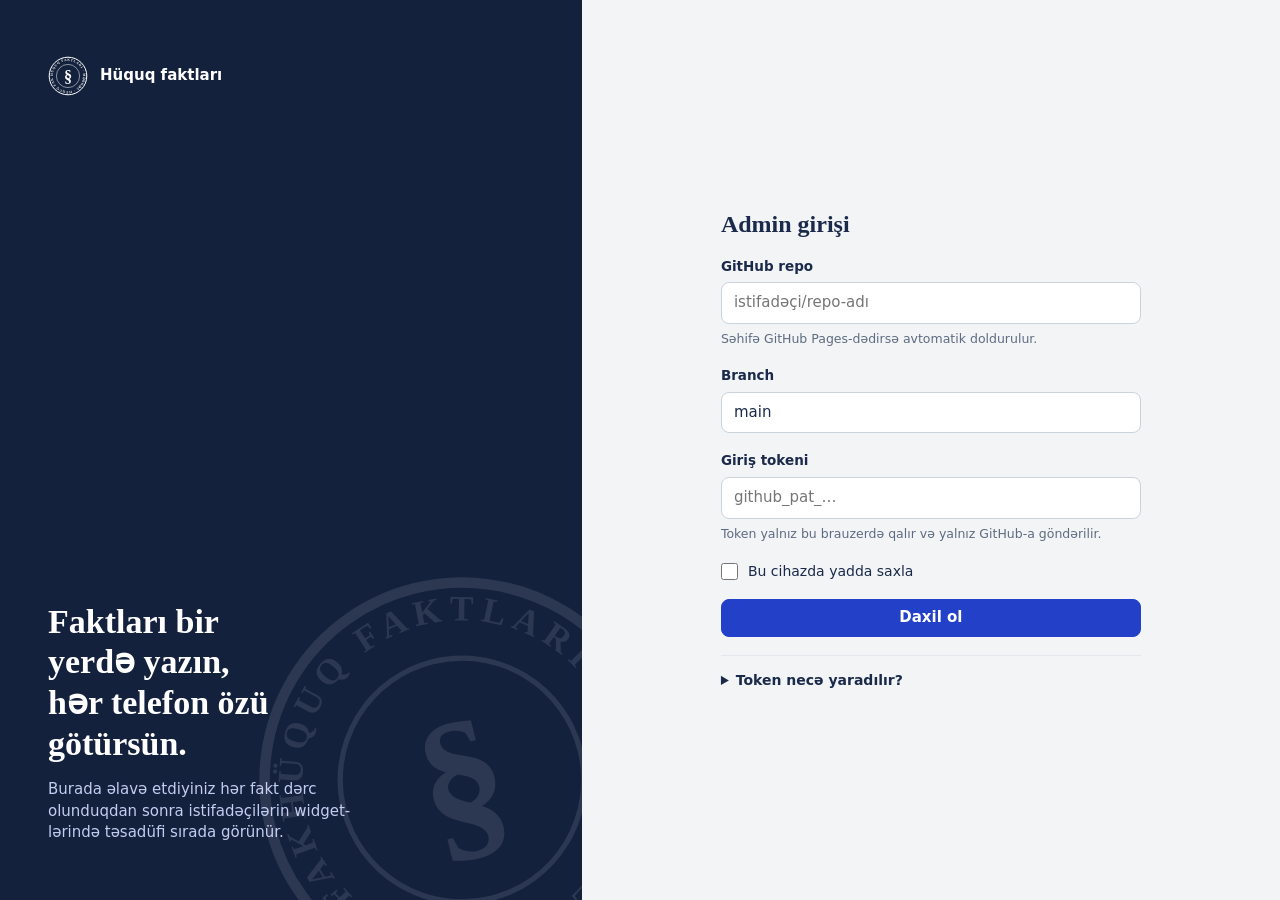
==== docs/admin.html @ f39e3c4f "Hüquq faktı widget-i: admin paneli, quraşdırma səhifəsi, widget və nümunə data Admin paneli (docs/ad" ====
<!DOCTYPE html>
<html lang="az">
<head>
<meta charset="utf-8">
<meta name="viewport" content="width=device-width, initial-scale=1">
<meta name="robots" content="noindex">
<title>Hüquq faktları — idarə paneli</title>
<style>
  :root {
    --paper: #F2F4F6;
    --sheet: #FFFFFF;
    --ink: #1B2A4A;
    --muted: #5E6B80;
    --rule: #CBD3DC;
    --rule-soft: #E3E8EE;
    --stamp: #2340C8;
    --stamp-deep: #14213D;
    --stamp-wash: #E8ECFB;
    --seal: #B8322A;
    --seal-wash: #FBEAE8;
    --ok: #1F7A4D;
    --serif: "Iowan Old Style", "Palatino Linotype", Palatino, Charter, Georgia, "Times New Roman", serif;
    --sans: system-ui, -apple-system, "Segoe UI", Roboto, "Helvetica Neue", Arial, sans-serif;
  }
  * { box-sizing: border-box; }
  html { -webkit-text-size-adjust: 100%; }
  body { margin: 0; background: var(--paper); color: var(--ink); font: 15px/1.45 var(--sans); }
  [hidden] { display: none !important; }
  button, input, select, textarea { font: inherit; color: inherit; }
  :focus-visible { outline: 3px solid color-mix(in srgb, var(--stamp) 55%, white); outline-offset: 2px; }
  .sprite { position: absolute; width: 0; height: 0; overflow: hidden; }

  /* ───── düymələr ───── */
  .btn { display: inline-flex; align-items: center; gap: 8px; min-height: 38px; padding: 0 16px; border-radius: 8px; border: 1px solid var(--rule); background: var(--sheet); cursor: pointer; font-weight: 600; white-space: nowrap; transition: background .15s, border-color .15s; }
  .btn:hover { border-color: var(--stamp); }
  .btn.primary { background: var(--stamp); border-color: var(--stamp); color: #fff; }
  .btn.primary:hover { background: #1A33A8; }
  .btn.primary:disabled { background: #AEB8DF; border-color: #AEB8DF; cursor: not-allowed; }
  .btn.ghost { background: transparent; border-color: transparent; color: var(--muted); }
  .btn.ghost:hover { color: var(--ink); border-color: var(--rule); }
  .btn.danger { color: var(--seal); }
  .btn.danger:hover { border-color: var(--seal); }
  .btn.small { min-height: 32px; padding: 0 12px; font-size: 13.5px; }
  .btn svg { width: 16px; height: 16px; }

  /* ───── giriş ───── */
  .login { min-height: 100vh; display: grid; grid-template-columns: minmax(320px, 5fr) 6fr; }
  .login-side { background: var(--stamp-deep); color: #fff; padding: 56px 48px; display: flex; flex-direction: column; justify-content: space-between; position: relative; overflow: hidden; }
  .login-side .big-seal { position: absolute; right: -90px; bottom: -90px; width: 420px; height: 420px; color: #fff; opacity: .1; transform: rotate(-14deg); }
  .login-side h1 { font: 600 34px/1.2 var(--serif); margin: 0 0 14px; max-width: 14ch; }
  .login-side p { margin: 0; max-width: 34ch; color: #C3CCF2; }
  .login-side .mini { display: flex; align-items: center; gap: 12px; font-weight: 600; }
  .login-side .mini svg { width: 40px; height: 40px; }
  .login-main { display: flex; align-items: center; justify-content: center; padding: 40px 24px; }
  .login-form { width: 100%; max-width: 420px; display: grid; gap: 18px; }
  .login-form h2 { font: 600 24px/1.2 var(--serif); margin: 0; }
  .field { display: grid; gap: 6px; }
  .field > span { font-weight: 600; font-size: 13.5px; }
  .field small { color: var(--muted); font-size: 12.5px; }
  .field input[type=text], .field input[type=password], .field input[type=search], .field select, .field textarea { width: 100%; border: 1px solid var(--rule); border-radius: 8px; padding: 9px 12px; background: var(--sheet); }
  .field textarea { resize: vertical; min-height: 120px; line-height: 1.5; }
  .field input:focus, .field select:focus, .field textarea:focus { border-color: var(--stamp); outline: none; box-shadow: 0 0 0 3px var(--stamp-wash); }
  .check { display: flex; gap: 10px; align-items: center; font-size: 14px; }
  .error { background: var(--seal-wash); color: var(--seal); border-left: 3px solid var(--seal); padding: 10px 12px; border-radius: 4px; font-size: 14px; }
  details.help { border-top: 1px solid var(--rule-soft); padding-top: 14px; color: var(--muted); font-size: 14px; }
  details.help summary { cursor: pointer; font-weight: 600; color: var(--ink); }
  details.help ol { padding-left: 20px; margin: 10px 0 0; display: grid; gap: 6px; }
  code { font: 13px/1.4 ui-monospace, SFMono-Regular, Menlo, Consolas, monospace; background: var(--stamp-wash); padding: 1px 5px; border-radius: 4px; }

  /* ───── yuxarı zolaq ───── */
  .top { position: sticky; top: 0; z-index: 20; display: flex; align-items: center; justify-content: space-between; gap: 16px; padding: 12px 24px; background: var(--sheet); border-bottom: 1px solid var(--rule); }
  .brand { display: flex; align-items: center; gap: 12px; min-width: 0; }
  .brand svg { width: 38px; height: 38px; color: var(--stamp); flex: none; }
  .brand strong { display: block; font: 600 18px/1.2 var(--serif); }
  .brand span { display: block; color: var(--muted); font-size: 12.5px; overflow: hidden; text-overflow: ellipsis; white-space: nowrap; }
  .top-actions { display: flex; align-items: center; gap: 8px; flex-wrap: wrap; justify-content: flex-end; }
  .pending { font-size: 13.5px; font-weight: 600; color: var(--seal); display: inline-flex; align-items: center; gap: 8px; margin-right: 6px; }
  .pending::before { content: ""; width: 8px; height: 8px; border-radius: 50%; background: var(--seal); }
  .pending.clean { color: var(--ok); }
  .pending.clean::before { background: var(--ok); }

  /* ───── əsas düzən ───── */
  .shell { display: grid; grid-template-columns: 250px minmax(0, 1fr); gap: 0; max-width: 1280px; margin: 0 auto; padding: 24px; align-items: start; }
  .index { position: sticky; top: 86px; padding-right: 22px; max-height: calc(100vh - 110px); overflow: auto; }
  .index h2 { font: 600 14px/1.2 var(--sans); color: var(--muted); margin: 0 0 8px; }
  .index ul { list-style: none; margin: 0; padding: 0; }
  .index li button { width: 100%; text-align: left; display: flex; justify-content: space-between; gap: 10px; padding: 7px 10px; border: 0; border-left: 3px solid transparent; background: none; cursor: pointer; font-size: 14px; color: var(--ink); border-radius: 0 6px 6px 0; }
  .index li button:hover { background: var(--rule-soft); }
  .index li button[aria-current=true] { border-left-color: var(--stamp); background: var(--stamp-wash); font-weight: 600; }
  .index li button i { font-style: normal; color: var(--muted); font-variant-numeric: tabular-nums; }
  main { min-width: 0; }
  .banner { display: flex; align-items: center; justify-content: space-between; gap: 14px; flex-wrap: wrap; background: #FFF6DC; border: 1px solid #EBD28A; border-left-width: 4px; padding: 10px 14px; border-radius: 6px; margin-bottom: 16px; font-size: 14px; }
  .summary { display: flex; flex-wrap: wrap; gap: 6px 22px; margin: 0 0 16px; color: var(--muted); font-size: 14px; }
  .summary b { color: var(--ink); font: 600 22px/1 var(--serif); margin-right: 5px; font-variant-numeric: tabular-nums; }
  .toolbar { display: flex; gap: 10px; flex-wrap: wrap; align-items: center; margin-bottom: 12px; }
  .toolbar .grow { flex: 1 1 220px; min-width: 180px; }
  .toolbar input[type=search], .toolbar select { width: 100%; border: 1px solid var(--rule); border-radius: 8px; padding: 8px 12px; min-height: 38px; background: var(--sheet); }
  .toolbar select { width: auto; }
  .toolbar .mobile-cat { display: none; }
  .bulkbar { display: flex; align-items: center; gap: 8px; flex-wrap: wrap; background: var(--stamp-deep); color: #fff; padding: 8px 12px; border-radius: 8px; margin-bottom: 12px; font-size: 14px; }
  .bulkbar b { margin-right: 6px; }
  .bulkbar .btn { background: transparent; color: #fff; border-color: rgba(255,255,255,.35); min-height: 32px; padding: 0 12px; font-size: 13.5px; }
  .bulkbar .btn:hover { border-color: #fff; }

  /* ───── reyestr ───── */
  .register { background: var(--sheet); border: 1px solid var(--rule); border-radius: 10px; overflow: hidden; }
  .reghead { display: flex; align-items: center; gap: 14px; padding: 9px 16px; border-bottom: 1px solid var(--rule); background: #FAFBFC; color: var(--muted); font-size: 13px; }
  .row { display: grid; grid-template-columns: 22px minmax(0, 1fr) auto; gap: 14px; padding: 14px 16px; border-bottom: 1px solid var(--rule-soft); align-items: start; }
  .row:last-child { border-bottom: 0; }
  .row:hover { background: #FAFBFD; }
  .row.sel { background: var(--stamp-wash); }
  .row.off .fact { color: var(--muted); }
  .row input[type=checkbox], .reghead input[type=checkbox], .check input { width: 17px; height: 17px; accent-color: var(--stamp); margin: 2px 0 0; }
  .fact { margin: 0 0 6px; font: 16px/1.55 var(--serif); overflow-wrap: anywhere; }
  .meta { margin: 0; display: flex; flex-wrap: wrap; gap: 4px 12px; font-size: 12.5px; color: var(--muted); }
  .meta .cat { color: var(--stamp); font-weight: 600; }
  .tag { padding: 0 7px; border-radius: 4px; font-weight: 600; font-size: 12px; background: var(--seal-wash); color: var(--seal); }
  .tag.sample { background: #FFF1C7; color: #7A5A00; }
  .ctrl { display: flex; align-items: center; gap: 6px; }
  .icon { width: 34px; height: 34px; display: grid; place-items: center; border-radius: 8px; border: 0; background: none; cursor: pointer; color: var(--muted); }
  .icon:hover { background: var(--rule-soft); color: var(--ink); }
  .icon.danger:hover { background: var(--seal-wash); color: var(--seal); }
  .icon svg { width: 18px; height: 18px; }
  .switch { position: relative; width: 38px; height: 22px; display: inline-block; flex: none; }
  .switch input { position: absolute; inset: 0; opacity: 0; margin: 0; cursor: pointer; z-index: 1; width: 100%; height: 100%; }
  .switch i { position: absolute; inset: 0; border-radius: 22px; background: #B7C0CD; transition: background .15s; }
  .switch i::after { content: ""; position: absolute; top: 3px; left: 3px; width: 16px; height: 16px; border-radius: 50%; background: #fff; transition: transform .15s; }
  .switch input:checked + i { background: var(--stamp); }
  .switch input:checked + i::after { transform: translateX(16px); }
  .switch input:focus-visible + i { outline: 3px solid color-mix(in srgb, var(--stamp) 55%, white); outline-offset: 2px; }
  .empty { padding: 48px 20px; text-align: center; color: var(--muted); }
  .empty strong { display: block; font: 600 18px var(--serif); color: var(--ink); margin-bottom: 6px; }
  .pager { display: flex; align-items: center; justify-content: space-between; margin-top: 14px; color: var(--muted); font-size: 14px; }
  .pager .btns { display: flex; gap: 8px; }

  /* ───── dialoqlar ───── */
  dialog { border: 0; padding: 0; border-radius: 12px; width: min(640px, 94vw); box-shadow: 0 24px 60px rgba(20,33,61,.35); color: var(--ink); background: var(--sheet); }
  dialog::backdrop { background: rgba(20,33,61,.5); }
  .dlg-head { padding: 18px 22px 0; }
  .dlg-head h3 { margin: 0; font: 600 20px/1.25 var(--serif); }
  .dlg-head p { margin: 4px 0 0; color: var(--muted); font-size: 14px; }
  .dlg-body { padding: 16px 22px; display: grid; gap: 16px; }
  .dlg-foot { display: flex; justify-content: flex-end; gap: 10px; padding: 14px 22px; border-top: 1px solid var(--rule-soft); background: #FAFBFC; border-radius: 0 0 12px 12px; }
  .counter { font-size: 12.5px; color: var(--muted); text-align: right; }
  .counter.warn { color: var(--seal); }
  .tabs { display: flex; gap: 4px; border-bottom: 1px solid var(--rule); }
  .tabs button { border: 0; background: none; padding: 9px 14px; font-weight: 600; color: var(--muted); border-bottom: 3px solid transparent; margin-bottom: -1px; cursor: pointer; }
  .tabs button[aria-selected=true] { color: var(--stamp); border-bottom-color: var(--stamp); }
  .preview { border: 1px solid var(--rule-soft); border-radius: 8px; background: #FAFBFC; padding: 10px 14px; font-size: 14px; }
  .preview ul { margin: 8px 0 0; padding-left: 18px; color: var(--muted); font: 14px/1.5 var(--serif); }
  .preview .good { color: var(--ok); font-weight: 600; }
  .preview .bad { color: var(--seal); font-weight: 600; }
  .swatches { display: flex; gap: 10px; flex-wrap: wrap; }
  .swatches label { cursor: pointer; text-align: center; font-size: 12.5px; color: var(--muted); }
  .swatches input { position: absolute; opacity: 0; }
  .swatches span.sw { display: block; width: 54px; height: 54px; border-radius: 14px; margin-bottom: 4px; box-shadow: inset 0 0 0 1px rgba(0,0,0,.12); }
  .swatches input:checked + span.sw { box-shadow: 0 0 0 3px var(--stamp); }
  .swatches input:focus-visible + span.sw { outline: 3px solid color-mix(in srgb, var(--stamp) 55%, white); outline-offset: 3px; }

  .toast { position: fixed; left: 24px; bottom: 24px; z-index: 50; max-width: min(460px, calc(100vw - 48px)); background: var(--stamp-deep); color: #fff; padding: 12px 16px; border-radius: 8px; box-shadow: 0 10px 30px rgba(0,0,0,.3); font-size: 14px; }
  .toast.err { background: var(--seal); }
  .toast.ok { background: var(--ok); }

  @media (max-width: 900px) {
    .login { grid-template-columns: 1fr; }
    .login-side { padding: 28px 24px; min-height: 0; gap: 24px; }
    .login-side h1 { font-size: 26px; }
    .shell { grid-template-columns: 1fr; padding: 16px; }
    .index { display: none; }
    .toolbar .mobile-cat { display: block; }
    .top { padding: 10px 16px; flex-wrap: wrap; }
  }
  @media (prefers-reduced-motion: reduce) { * { transition: none !important; } }
</style>
</head>
<body>

<!-- möhür nişanı -->
<svg class="sprite" aria-hidden="true" focusable="false">
  <defs>
    <symbol id="seal" viewBox="0 0 200 200">
      <circle cx="100" cy="100" r="94" fill="none" stroke="currentColor" stroke-width="5"/>
      <circle cx="100" cy="100" r="58" fill="none" stroke="currentColor" stroke-width="2.5"/>
      <path id="sealPath" d="M100,100 m-76,0 a76,76 0 1,1 152,0 a76,76 0 1,1 -152,0" fill="none"/>
      <text font-family="Georgia, serif" font-size="17" font-weight="700" letter-spacing="3.2" fill="currentColor">
        <textPath href="#sealPath" startOffset="0">HÜQUQ FAKTLARI · MƏRKƏZ · HÜQUQ FAKTLARI · MƏRKƏZ ·</textPath>
      </text>
      <text x="100" y="128" text-anchor="middle" font-family="Georgia, serif" font-size="82" font-weight="700" fill="currentColor">§</text>
    </symbol>
    <symbol id="i-edit" viewBox="0 0 24 24"><path d="M4 20h4L19 9l-4-4L4 16v4z" fill="none" stroke="currentColor" stroke-width="1.8" stroke-linejoin="round"/><path d="M13.5 6.5l4 4" stroke="currentColor" stroke-width="1.8"/></symbol>
    <symbol id="i-trash" viewBox="0 0 24 24"><path d="M5 7h14M10 7V5h4v2M7 7l1 12h8l1-12M10 11v5M14 11v5" fill="none" stroke="currentColor" stroke-width="1.8" stroke-linecap="round" stroke-linejoin="round"/></symbol>
    <symbol id="i-plus" viewBox="0 0 24 24"><path d="M12 5v14M5 12h14" stroke="currentColor" stroke-width="2" stroke-linecap="round"/></symbol>
    <symbol id="i-up" viewBox="0 0 24 24"><path d="M12 16V5M7 10l5-5 5 5M5 19h14" fill="none" stroke="currentColor" stroke-width="1.9" stroke-linecap="round" stroke-linejoin="round"/></symbol>
    <symbol id="i-down" viewBox="0 0 24 24"><path d="M12 4v11M7 11l5 5 5-5M5 20h14" fill="none" stroke="currentColor" stroke-width="1.9" stroke-linecap="round" stroke-linejoin="round"/></symbol>
  </defs>
</svg>

<!-- ═════════ GİRİŞ ═════════ -->
<section class="login" id="login">
  <div class="login-side">
    <div class="mini"><svg><use href="#seal"/></svg><span>Hüquq faktları</span></div>
    <div>
      <h1>Faktları bir yerdə yazın, hər telefon özü götürsün.</h1>
      <p>Burada əlavə etdiyiniz hər fakt dərc olunduqdan sonra istifadəçilərin widget-lərində təsadüfi sırada görünür.</p>
    </div>
    <svg class="big-seal" aria-hidden="true"><use href="#seal"/></svg>
  </div>
  <div class="login-main">
    <form class="login-form" id="loginForm" autocomplete="off">
      <h2>Admin girişi</h2>
      <label class="field"><span>GitHub repo</span>
        <input type="text" id="inRepo" placeholder="istifadəçi/repo-adı" required spellcheck="false">
        <small>Səhifə GitHub Pages-dədirsə avtomatik doldurulur.</small>
      </label>
      <label class="field"><span>Branch</span>
        <input type="text" id="inBranch" value="main" required spellcheck="false">
      </label>
      <label class="field"><span>Giriş tokeni</span>
        <input type="password" id="inToken" placeholder="github_pat_…" required spellcheck="false" autocomplete="off">
        <small>Token yalnız bu brauzerdə qalır və yalnız GitHub-a göndərilir.</small>
      </label>
      <label class="check"><input type="checkbox" id="inRemember"> Bu cihazda yadda saxla</label>
      <div class="error" id="loginErr" hidden></div>
      <button class="btn primary" type="submit" id="loginBtn" style="justify-content:center">Daxil ol</button>
      <details class="help">
        <summary>Token necə yaradılır?</summary>
        <ol>
          <li>GitHub-da <b>Settings → Developer settings → Personal access tokens → Fine-grained tokens</b> bölməsinə keçin.</li>
          <li><b>Repository access</b> üçün yalnız bu repo-nu seçin.</li>
          <li><b>Permissions → Contents</b> hüququnu <code>Read and write</code> edin.</li>
          <li>Yaranan tokeni buraya yapışdırın. Tokeni başqası ilə paylaşmayın.</li>
        </ol>
      </details>
    </form>
  </div>
</section>

<!-- ═════════ PANEL ═════════ -->
<div id="app" hidden>
  <header class="top">
    <div class="brand">
      <svg aria-hidden="true"><use href="#seal"/></svg>
      <div><strong>Hüquq faktları</strong><span id="repoName"></span></div>
    </div>
    <div class="top-actions">
      <span class="pending clean" id="pending" role="status"></span>
      <button class="btn ghost" id="btnSettings" type="button">Ayarlar</button>
      <button class="btn ghost" id="btnReload" type="button">Yenidən yüklə</button>
      <button class="btn ghost" id="btnLogout" type="button">Çıxış</button>
      <button class="btn primary" id="btnPublish" type="button" disabled>Dərc et</button>
    </div>
  </header>

  <div class="shell">
    <aside class="index" aria-label="Kateqoriyalar">
      <h2>Kateqoriyalar</h2>
      <ul id="catList"></ul>
    </aside>

    <main>
      <div class="banner" id="sampleBanner" hidden></div>
      <p class="summary" id="summary"></p>

      <div class="toolbar">
        <div class="grow"><input type="search" id="q" placeholder="Fakt, kateqoriya və ya mənbə üzrə axtar" aria-label="Axtar"></div>
        <select id="catSel" class="mobile-cat" aria-label="Kateqoriya"></select>
        <select id="statusSel" aria-label="Status">
          <option value="all">Hamısı</option>
          <option value="active">Aktiv</option>
          <option value="off">Gizli</option>
        </select>
        <button class="btn primary" id="btnNew" type="button"><svg><use href="#i-plus"/></svg>Yeni fakt</button>
        <button class="btn" id="btnBulk" type="button"><svg><use href="#i-up"/></svg>Toplu əlavə et</button>
        <button class="btn" id="btnExport" type="button"><svg><use href="#i-down"/></svg>Endir</button>
      </div>

      <div class="bulkbar" id="bulkbar" hidden>
        <b id="bulkCount"></b>
        <button class="btn" data-bulk="on" type="button">Aktiv et</button>
        <button class="btn" data-bulk="off" type="button">Gizlə</button>
        <button class="btn" data-bulk="cat" type="button">Kateqoriyanı dəyiş</button>
        <button class="btn" data-bulk="del" type="button">Sil</button>
        <button class="btn" data-bulk="clear" type="button">Seçimi ləğv et</button>
      </div>

      <div class="register" id="register">
        <div class="reghead">
          <input type="checkbox" id="selPage" aria-label="Bu səhifədəkilərin hamısını seç">
          <span id="resultInfo"></span>
        </div>
        <div id="rows"></div>
      </div>
      <div class="pager" id="pager"></div>
    </main>
  </div>
</div>

<!-- ═════════ DİALOQLAR ═════════ -->
<dialog id="editDlg">
  <form id="editForm" novalidate>
    <div class="dlg-head"><h3 id="editTitle">Yeni fakt</h3><p>Fakt əvvəlcə siyahıya düşür. İstifadəçilər onu “Dərc et”dən sonra görür.</p></div>
    <div class="dlg-body">
      <label class="field"><span>Fakt mətni</span>
        <textarea id="fText" maxlength="500" rows="5" required></textarea>
        <div class="counter" id="fCount">0 / 500</div>
      </label>
      <label class="field"><span>Kateqoriya</span>
        <input type="text" id="fCat" list="catData" placeholder="Məsələn: Əmək hüququ">
        <datalist id="catData"></datalist>
      </label>
      <label class="field"><span>Mənbə</span>
        <input type="text" id="fSrc" placeholder="Qanun, maddə və ya sənəd adı">
        <small>Mümkünsə qanunun adını və maddəsini yazın. Bu, faktın etibarlılığını artırır.</small>
      </label>
      <label class="check"><input type="checkbox" id="fActive" checked> Widget-lərdə göstərilsin</label>
      <div class="error" id="editErr" hidden></div>
    </div>
    <div class="dlg-foot">
      <button class="btn" type="button" data-close>Ləğv et</button>
      <button class="btn primary" type="submit" id="editSave">Saxla</button>
    </div>
  </form>
</dialog>

<dialog id="bulkDlg">
  <form id="bulkForm" novalidate>
    <div class="dlg-head"><h3>Toplu əlavə et</h3><p>Yüzlərlə faktı bir dəfəyə siyahıya əlavə edin. Təkrar mətnlər keçilir.</p></div>
    <div class="dlg-body">
      <div class="tabs" role="tablist">
        <button type="button" role="tab" aria-selected="true" data-tab="paste">Mətn yapışdır</button>
        <button type="button" role="tab" aria-selected="false" data-tab="file">Fayl seç</button>
      </div>
      <div id="tabPaste" class="field">
        <textarea id="bPaste" rows="9" spellcheck="false" placeholder="Hər sətir bir fakt.&#10;İstəsəniz belə yaza bilərsiniz:&#10;Kateqoriya | Fakt mətni | Mənbə"></textarea>
        <small>Sətir formatları: <code>Fakt</code>, <code>Kateqoriya | Fakt</code>, <code>Kateqoriya | Fakt | Mənbə</code>. CSV və JSON da yapışdıra bilərsiniz.</small>
      </div>
      <div id="tabFile" class="field" hidden>
        <input type="file" id="bFile" accept=".csv,.json,.txt,text/csv,application/json,text/plain">
        <small>CSV üçün sütun başlıqları: <code>fakt</code>, <code>kateqoriya</code>, <code>mənbə</code>. Excel-dən “CSV UTF-8” kimi saxlayın.</small>
      </div>
      <label class="field"><span>Kateqoriyası yazılmayan faktlar üçün</span>
        <input type="text" id="bDefCat" list="catData" placeholder="Məsələn: Ümumi hüquq">
      </label>
      <div class="preview" id="bPreview" aria-live="polite">Hələ heç nə yapışdırılmayıb.</div>
    </div>
    <div class="dlg-foot">
      <button class="btn" type="button" data-close>Ləğv et</button>
      <button class="btn primary" type="submit" id="bGo" disabled>Siyahıya əlavə et</button>
    </div>
  </form>
</dialog>

<dialog id="setDlg">
  <form id="setForm" novalidate>
    <div class="dlg-head"><h3>Widget ayarları</h3><p>Bu ayarlar bütün istifadəçilərin widget-lərinə şamil olunur.</p></div>
    <div class="dlg-body">
      <label class="field"><span>Widget-də görünən ad</span>
        <input type="text" id="sTitle" maxlength="40">
      </label>
      <fieldset style="border:0;padding:0;margin:0">
        <legend style="font-weight:600;font-size:13.5px;margin-bottom:8px">Rəng mövzusu</legend>
        <div class="swatches" id="sThemes"></div>
      </fieldset>
      <label class="field"><span>Böyük widget-in alt qeydi</span>
        <input type="text" id="sFooter" maxlength="90">
        <small>Məsələn, faktların hüquqi məsləhət olmadığını bildirən cümlə.</small>
      </label>
    </div>
    <div class="dlg-foot">
      <button class="btn" type="button" data-close>Ləğv et</button>
      <button class="btn primary" type="submit">Saxla</button>
    </div>
  </form>
</dialog>

<dialog id="askDlg">
  <form id="askForm" method="dialog">
    <div class="dlg-head"><h3 id="askTitle"></h3><p id="askText"></p></div>
    <div class="dlg-body" id="askBody" hidden>
      <label class="field"><span id="askLabel"></span><input type="text" id="askInput" list="catData"></label>
    </div>
    <div class="dlg-foot">
      <button class="btn" type="button" id="askNo">Ləğv et</button>
      <button class="btn primary" type="submit" id="askYes">Təsdiq et</button>
    </div>
  </form>
</dialog>

<div class="toast" id="toast" role="status" hidden></div>

<script>
(() => {
  'use strict';

  const $ = (s, el = document) => el.querySelector(s);
  const $$ = (s, el = document) => Array.from(el.querySelectorAll(s));
  const esc = (s) => String(s ?? '').replace(/[&<>"']/g, (c) => ({ '&': '&amp;', '<': '&lt;', '>': '&gt;', '"': '&quot;', "'": '&#39;' }[c]));
  const norm = (s) => String(s ?? '').toLocaleLowerCase('az').replace(/\s+/g, ' ').trim();
  const dupKey = (s) => norm(s).replace(/[^\p{L}\p{N} ]+/gu, '');

  const FILES = { facts: 'docs/facts.json', meta: 'docs/meta.json' };
  const THEMES = [
    ['ink', 'Möhür', 'linear-gradient(135deg,#14213D,#2340C8)'],
    ['night', 'Gecə', 'linear-gradient(135deg,#0F172A,#3B2F8F)'],
    ['ocean', 'Dəniz', 'linear-gradient(135deg,#0B3954,#0891B2)'],
    ['sunset', 'Qürub', 'linear-gradient(135deg,#7C2D12,#DB2777)'],
    ['forest', 'Meşə', 'linear-gradient(135deg,#052E16,#15803D)'],
    ['light', 'İşıq', 'linear-gradient(135deg,#F8FAFC,#DDE5FF)'],
  ];
  const DEFAULT_SETTINGS = { title: 'Hüquq faktı', theme: 'ink', footer: 'Ümumi məlumat xarakterlidir, hüquqi məsləhət deyil.' };

  const S = {
    owner: '', repo: '', branch: 'main', token: '',
    facts: [], settings: { ...DEFAULT_SETTINGS },
    base: { facts: new Map(), settings: '' },
    shas: { facts: null, meta: null },
    q: '', cat: '*', status: 'all', page: 1, pageSize: 50,
    sel: new Set(), editing: null, busy: false,
  };

  // ───────────── köməkçilər ─────────────
  const utf8ToB64 = (str) => {
    const bytes = new TextEncoder().encode(str);
    let bin = '';
    for (let i = 0; i < bytes.length; i += 0x8000) bin += String.fromCharCode.apply(null, bytes.subarray(i, i + 0x8000));
    return btoa(bin);
  };
  const b64ToUtf8 = (b64) => {
    const bin = atob(b64.replace(/\s/g, ''));
    const bytes = new Uint8Array(bin.length);
    for (let i = 0; i < bin.length; i++) bytes[i] = bin.charCodeAt(i);
    return new TextDecoder().decode(bytes);
  };
  const newId = () => 'n' + Date.now().toString(36) + Math.random().toString(36).slice(2, 6);
  const sig = (f) => JSON.stringify([f.text, f.category || '', f.source || '', f.active !== false, !!f.sample]);

  let toastTimer;
  function toast(msg, kind) {
    const t = $('#toast');
    t.textContent = msg;
    t.className = 'toast' + (kind ? ' ' + kind : '');
    t.hidden = false;
    clearTimeout(toastTimer);
    toastTimer = setTimeout(() => (t.hidden = true), kind === 'err' ? 8000 : 4500);
  }

  function ask({ title, text, ok = 'Təsdiq et', danger = false, input = null }) {
    return new Promise((resolve) => {
      const dlg = $('#askDlg');
      $('#askTitle').textContent = title;
      $('#askText').textContent = text || '';
      $('#askYes').textContent = ok;
      $('#askYes').className = 'btn primary';
      if (danger) $('#askYes').style.background = 'var(--seal)', $('#askYes').style.borderColor = 'var(--seal)';
      else $('#askYes').style.background = $('#askYes').style.borderColor = '';
      $('#askBody').hidden = !input;
      if (input) { $('#askLabel').textContent = input.label; $('#askInput').value = input.value || ''; }
      let result = null;
      const done = (v) => { result = v; dlg.close(); };
      const onSubmit = (e) => { e.preventDefault(); done(input ? $('#askInput').value.trim() : true); };
      const onNo = () => done(null);
      const onClose = () => {
        $('#askForm').removeEventListener('submit', onSubmit);
        $('#askNo').removeEventListener('click', onNo);
        dlg.removeEventListener('close', onClose);
        resolve(result);
      };
      $('#askForm').addEventListener('submit', onSubmit);
      $('#askNo').addEventListener('click', onNo);
      dlg.addEventListener('close', onClose);
      dlg.showModal();
      if (input) $('#askInput').focus();
    });
  }

  // ───────────── GitHub API ─────────────
  async function gh(path, opts = {}) {
    const res = await fetch('https://api.github.com' + path, {
      ...opts,
      headers: {
        Accept: 'application/vnd.github+json',
        Authorization: 'Bearer ' + S.token,
        'X-GitHub-Api-Version': '2022-11-28',
        ...(opts.headers || {}),
      },
    });
    if (!res.ok) {
      let msg = res.statusText;
      try { msg = (await res.json()).message || msg; } catch (e) {}
      const err = new Error(msg);
      err.status = res.status;
      throw err;
    }
    return res;
  }

  async function readFile(p) {
    const base = `/repos/${S.owner}/${S.repo}/contents/${p}?ref=${encodeURIComponent(S.branch)}&_=${Date.now()}`;
    try {
      const j = await (await gh(base)).json();
      let text;
      if (j.content && j.encoding === 'base64') text = b64ToUtf8(j.content);
      else text = await (await gh(base, { headers: { Accept: 'application/vnd.github.raw+json' } })).text();
      return { sha: j.sha, text };
    } catch (e) {
      if (e.status === 404) return { sha: null, text: null };
      throw e;
    }
  }

  async function writeFile(p, text, sha, message) {
    const body = { message, content: utf8ToB64(text), branch: S.branch };
    if (sha) body.sha = sha;
    const j = await (await gh(`/repos/${S.owner}/${S.repo}/contents/${p}`, { method: 'PUT', body: JSON.stringify(body) })).json();
    return j.content.sha;
  }

  // ───────────── yükləmə / dərc ─────────────
  function snapshot() {
    S.base.facts = new Map(S.facts.map((f) => [f.id, { ...f }]));
    S.base.settings = JSON.stringify(S.settings);
  }

  async function loadAll() {
    const [fRes, mRes] = await Promise.all([readFile(FILES.facts), readFile(FILES.meta)]);
    let facts = [];
    if (fRes.text) {
      const data = JSON.parse(fRes.text);
      facts = Array.isArray(data) ? data : data.facts || [];
    }
    S.facts = facts
      .filter((f) => f && typeof f.text === 'string' && f.text.trim())
      .map((f) => ({ id: f.id || newId(), text: f.text, category: f.category || '', source: f.source || '', active: f.active !== false, ...(f.sample ? { sample: true } : {}), createdAt: f.createdAt || new Date().toISOString() }));
    S.shas.facts = fRes.sha;
    let settings = {};
    if (mRes.text) { try { settings = JSON.parse(mRes.text).settings || {}; } catch (e) {} }
    S.shas.meta = mRes.sha;
    S.settings = { ...DEFAULT_SETTINGS, ...settings };
    S.sel.clear();
    snapshot();
  }

  function diff() {
    const cur = new Map(S.facts.map((f) => [f.id, f]));
    let added = 0, removed = 0, edited = 0;
    for (const [id, f] of cur) {
      const b = S.base.facts.get(id);
      if (!b) added++; else if (sig(b) !== sig(f)) edited++;
    }
    for (const id of S.base.facts.keys()) if (!cur.has(id)) removed++;
    const settings = JSON.stringify(S.settings) !== S.base.settings;
    return { added, removed, edited, settings, total: added + removed + edited + (settings ? 1 : 0) };
  }

  const cleanFact = (f) => {
    const o = { id: f.id, text: f.text, category: f.category || '', source: f.source || '', active: f.active !== false };
    if (f.sample) o.sample = true;
    o.createdAt = f.createdAt || new Date().toISOString();
    return o;
  };

  async function publish() {
    const d = diff();
    if (!d.total || S.busy) return;
    S.busy = true;
    renderTop();
    try {
      const now = new Date().toISOString();
      const lines = S.facts.map((f) => '    ' + JSON.stringify(cleanFact(f)));
      const factsText = `{\n  "schemaVersion": 1,\n  "updatedAt": ${JSON.stringify(now)},\n  "facts": [\n${lines.join(',\n')}\n  ]\n}\n`;
      const msg = `Admin: +${d.added} −${d.removed} ~${d.edited}${d.settings ? ' ayarlar' : ''}`;
      S.shas.facts = await writeFile(FILES.facts, factsText, S.shas.facts, msg);
      const meta = {
        version: String(Date.now()),
        updatedAt: now,
        count: S.facts.length,
        activeCount: S.facts.filter((f) => f.active !== false).length,
        settings: S.settings,
      };
      S.shas.meta = await writeFile(FILES.meta, JSON.stringify(meta, null, 2) + '\n', S.shas.meta, msg + ' (meta)');
      snapshot();
      toast('Dərc olundu. Widget-lər bir neçə dəqiqə ərzində yeni faktları götürəcək.', 'ok');
    } catch (e) {
      if (e.status === 409 || e.status === 422) toast('Dərc alınmadı: fayl başqa yerdən dəyişdirilib. Dəyişikliklərinizi “Endir” ilə saxlayın, sonra “Yenidən yüklə” edin.', 'err');
      else if (e.status === 401 || e.status === 403 || e.status === 404) toast('Dərc alınmadı: tokenin bu repo üçün Contents “Read and write” icazəsi olmalıdır.', 'err');
      else toast('Dərc alınmadı: ' + e.message, 'err');
    } finally {
      S.busy = false;
      renderAll();
    }
  }

  // ───────────── siyahı məntiqi ─────────────
  function catCounts() {
    const m = new Map();
    S.facts.forEach((f) => {
      const k = f.category || '';
      const o = m.get(k) || { total: 0, active: 0 };
      o.total++; if (f.active !== false) o.active++;
      m.set(k, o);
    });
    return m;
  }

  function filtered() {
    const q = norm(S.q);
    return S.facts.filter((f) => {
      if (S.cat === '__none') { if (f.category) return false; }
      else if (S.cat !== '*' && (f.category || '') !== S.cat) return false;
      if (S.status === 'active' && f.active === false) return false;
      if (S.status === 'off' && f.active !== false) return false;
      if (q && !norm(f.text + ' ' + f.category + ' ' + f.source).includes(q)) return false;
      return true;
    });
  }

  // ───────────── render ─────────────
  function renderTop() {
    const d = diff();
    const p = $('#pending');
    if (S.busy) { p.className = 'pending'; p.textContent = 'Dərc olunur…'; }
    else if (d.total) { p.className = 'pending'; p.textContent = `${d.total} dəyişiklik dərc olunmayıb`; }
    else { p.className = 'pending clean'; p.textContent = 'Hamısı dərc olunub'; }
    $('#btnPublish').disabled = S.busy || !d.total;
    $('#btnPublish').textContent = S.busy ? 'Dərc olunur…' : 'Dərc et';
  }

  function renderIndex() {
    const counts = catCounts();
    const cats = Array.from(counts.keys()).filter(Boolean).sort((a, b) => a.localeCompare(b, 'az'));
    const items = [['*', 'Hamısı', S.facts.length]];
    cats.forEach((c) => items.push([c, c, counts.get(c).total]));
    if (counts.has('')) items.push(['__none', 'Kateqoriyasız', counts.get('').total]);
    $('#catList').innerHTML = items.map(([k, label, n]) => `<li><button type="button" data-cat="${esc(k)}" ${S.cat === k ? 'aria-current="true"' : ''}><span>${esc(label)}</span><i>${n}</i></button></li>`).join('');
    $('#catSel').innerHTML = items.map(([k, label, n]) => `<option value="${esc(k)}" ${S.cat === k ? 'selected' : ''}>${esc(label)} (${n})</option>`).join('');
    $('#catData').innerHTML = cats.map((c) => `<option value="${esc(c)}">`).join('');
  }

  function renderSummary() {
    const active = S.facts.filter((f) => f.active !== false).length;
    const cats = new Set(S.facts.map((f) => f.category).filter(Boolean)).size;
    $('#summary').innerHTML = `<span><b>${S.facts.length}</b>fakt</span><span><b>${active}</b>aktiv</span><span><b>${S.facts.length - active}</b>gizli</span><span><b>${cats}</b>kateqoriya</span>`;
    const samples = S.facts.filter((f) => f.sample).length;
    const ban = $('#sampleBanner');
    ban.hidden = !samples;
    if (samples) {
      ban.innerHTML = `<span>Siyahıda <b>${samples}</b> nümunə fakt var. Real faktları əlavə etdikdən sonra onları silin və mənbələri yoxlayın.</span><button class="btn small" id="btnDropSamples" type="button">Nümunələri sil</button>`;
    }
  }

  function renderRows() {
    const list = filtered();
    const pages = Math.max(1, Math.ceil(list.length / S.pageSize));
    if (S.page > pages) S.page = pages;
    const start = (S.page - 1) * S.pageSize;
    const slice = list.slice(start, start + S.pageSize);
    $('#resultInfo').textContent = list.length === S.facts.length ? `${list.length} fakt` : `${list.length} nəticə (cəmi ${S.facts.length})`;
    $('#selPage').checked = slice.length > 0 && slice.every((f) => S.sel.has(f.id));
    if (!slice.length) {
      $('#rows').innerHTML = S.facts.length
        ? `<div class="empty"><strong>Heç nə tapılmadı</strong>Axtarışı və ya filtrləri dəyişin.</div>`
        : `<div class="empty"><strong>Hələ fakt yoxdur</strong>“Yeni fakt” ilə başlayın və ya “Toplu əlavə et” ilə siyahı yükləyin.</div>`;
    } else {
      $('#rows').innerHTML = slice.map((f) => `
        <div class="row ${f.active === false ? 'off' : ''} ${S.sel.has(f.id) ? 'sel' : ''}" data-id="${esc(f.id)}">
          <input type="checkbox" data-act="sel" aria-label="Seç" ${S.sel.has(f.id) ? 'checked' : ''}>
          <div class="entry">
            <p class="fact">${esc(f.text)}</p>
            <p class="meta">
              ${f.category ? `<span class="cat">${esc(f.category)}</span>` : '<span>Kateqoriyasız</span>'}
              ${f.source ? `<span>${esc(f.source)}</span>` : ''}
              ${f.active === false ? '<span class="tag">gizli</span>' : ''}
              ${f.sample ? '<span class="tag sample">nümunə</span>' : ''}
            </p>
          </div>
          <div class="ctrl">
            <label class="switch" title="Widget-lərdə göstər"><input type="checkbox" data-act="toggle" aria-label="Aktiv" ${f.active !== false ? 'checked' : ''}><i></i></label>
            <button class="icon" type="button" data-act="edit" aria-label="Redaktə et"><svg><use href="#i-edit"/></svg></button>
            <button class="icon danger" type="button" data-act="del" aria-label="Sil"><svg><use href="#i-trash"/></svg></button>
          </div>
        </div>`).join('');
    }
    const from = list.length ? start + 1 : 0;
    const to = Math.min(start + S.pageSize, list.length);
    $('#pager').innerHTML = pages > 1
      ? `<span>${from}–${to} / ${list.length}</span><div class="btns"><button class="btn small" data-page="-1" ${S.page <= 1 ? 'disabled' : ''}>Əvvəlki</button><span style="align-self:center">${S.page} / ${pages}</span><button class="btn small" data-page="1" ${S.page >= pages ? 'disabled' : ''}>Növbəti</button></div>`
      : '';
    const n = S.sel.size;
    $('#bulkbar').hidden = !n;
    $('#bulkCount').textContent = `${n} fakt seçildi`;
  }

  function renderAll() {
    renderTop(); renderIndex(); renderSummary(); renderRows();
    $('#statusSel').value = S.status;
  }

  // ───────────── dəyişikliklər ─────────────
  function setSettingsDirty() { renderTop(); }

  function openEdit(id) {
    S.editing = id || null;
    const f = id ? S.facts.find((x) => x.id === id) : null;
    $('#editTitle').textContent = f ? 'Faktı redaktə et' : 'Yeni fakt';
    $('#fText').value = f ? f.text : '';
    $('#fCat').value = f ? f.category || '' : (S.cat !== '*' && S.cat !== '__none' ? S.cat : '');
    $('#fSrc').value = f ? f.source || '' : '';
    $('#fActive').checked = f ? f.active !== false : true;
    $('#editErr').hidden = true;
    updateCount();
    $('#editDlg').showModal();
    $('#fText').focus();
  }

  function updateCount() {
    const n = $('#fText').value.length;
    const c = $('#fCount');
    c.textContent = `${n} / 500` + (n > 300 ? ' · 300 simvoldan uzun mətn widget-də kiçik şriftlə görünür' : '');
    c.className = 'counter' + (n > 300 ? ' warn' : '');
  }

  function saveEdit(e) {
    e.preventDefault();
    const text = $('#fText').value.trim().replace(/\s+/g, ' ');
    const err = $('#editErr');
    if (!text) { err.textContent = 'Fakt mətnini yazın.'; err.hidden = false; $('#fText').focus(); return; }
    const key = dupKey(text);
    if (S.facts.some((f) => f.id !== S.editing && dupKey(f.text) === key)) {
      err.textContent = 'Eyni mətnli fakt artıq siyahıda var.'; err.hidden = false; return;
    }
    const data = { text, category: $('#fCat').value.trim(), source: $('#fSrc').value.trim(), active: $('#fActive').checked };
    if (S.editing) {
      const f = S.facts.find((x) => x.id === S.editing);
      Object.assign(f, data);
      delete f.sample;
    } else {
      S.facts.unshift({ id: newId(), ...data, createdAt: new Date().toISOString() });
    }
    $('#editDlg').close();
    renderAll();
    toast('Saxlandı. Dərc etmək üçün yuxarıdakı “Dərc et” düyməsinə basın.');
  }

  async function deleteFacts(ids, label) {
    const ok = await ask({ title: label, text: 'Bu fakt(lar) siyahıdan silinəcək. Dərc etməyənə qədər geri qaytarmaq üçün “Yenidən yüklə” edə bilərsiniz.', ok: 'Sil', danger: true });
    if (!ok) return;
    const set = new Set(ids);
    S.facts = S.facts.filter((f) => !set.has(f.id));
    ids.forEach((id) => S.sel.delete(id));
    renderAll();
  }

  // ───────────── toplu əlavə ─────────────
  function parseCSV(text, delim) {
    const rows = [];
    let row = [], cur = '', q = false;
    const pushRow = () => { row.push(cur); cur = ''; if (row.some((x) => x.trim() !== '')) rows.push(row); row = []; };
    for (let i = 0; i < text.length; i++) {
      const c = text[i];
      if (q) {
        if (c === '"') { if (text[i + 1] === '"') { cur += '"'; i++; } else q = false; }
        else cur += c;
      } else if (c === '"') q = true;
      else if (c === delim) { row.push(cur); cur = ''; }
      else if (c === '\n' || c === '\r') { if (c === '\r' && text[i + 1] === '\n') i++; pushRow(); }
      else cur += c;
    }
    pushRow();
    return rows;
  }

  const KEYS = {
    text: ['text', 'fakt', 'mətn', 'metn', 'məzmun', 'mezmun'],
    category: ['category', 'kateqoriya', 'sahə', 'sahe'],
    source: ['source', 'mənbə', 'menbe', 'istinad'],
  };
  const pick = (obj, names) => {
    for (const k of Object.keys(obj)) if (names.includes(norm(k))) return String(obj[k] ?? '').trim();
    return '';
  };

  function parseBulk(raw) {
    const text = raw.replace(/^﻿/, '').trim();
    if (!text) return [];
    if (text[0] === '[' || text[0] === '{') {
      try {
        let data = JSON.parse(text);
        if (!Array.isArray(data)) data = data.facts || [];
        return data.map((x) => (typeof x === 'string' ? { text: x.trim(), category: '', source: '' } : { text: pick(x, KEYS.text), category: pick(x, KEYS.category), source: pick(x, KEYS.source) }));
      } catch (e) { /* JSON deyil, sətir kimi oxu */ }
    }
    const first = text.split(/\r?\n/)[0];
    const delims = [',', ';', '\t'];
    const delim = delims.map((d) => [d, first.split(d).length]).sort((a, b) => b[1] - a[1])[0];
    const headerCells = delim[1] > 1 ? first.split(delim[0]).map((c) => norm(c.replace(/^"|"$/g, ''))) : [];
    if (headerCells.some((c) => KEYS.text.includes(c))) {
      const rows = parseCSV(text, delim[0]);
      const head = rows.shift().map((c) => norm(c));
      const idx = (names) => head.findIndex((h) => names.includes(h));
      const iT = idx(KEYS.text), iC = idx(KEYS.category), iS = idx(KEYS.source);
      return rows.map((r) => ({ text: (r[iT] || '').trim(), category: iC >= 0 ? (r[iC] || '').trim() : '', source: iS >= 0 ? (r[iS] || '').trim() : '' }));
    }
    return text.split(/\r?\n/).map((l) => l.trim()).filter(Boolean).map((line) => {
      if (line.includes('|')) {
        const p = line.split('|').map((x) => x.trim());
        if (p.length >= 3) return { category: p[0], text: p[1], source: p.slice(2).join(' | ') };
        return { category: p[0], text: p[1], source: '' };
      }
      return { text: line, category: '', source: '' };
    });
  }

  let bulkRows = [];
  function evalBulk() {
    const defCat = $('#bDefCat').value.trim();
    const rows = parseBulk($('#bPaste').value);
    const existing = new Set(S.facts.map((f) => dupKey(f.text)));
    const seen = new Set();
    let empty = 0, dup = 0;
    bulkRows = [];
    rows.forEach((r) => {
      const t = (r.text || '').replace(/\s+/g, ' ').trim();
      if (!t) { empty++; return; }
      const k = dupKey(t);
      if (existing.has(k) || seen.has(k)) { dup++; return; }
      seen.add(k);
      bulkRows.push({ text: t.slice(0, 500), category: r.category || defCat, source: r.source || '' });
    });
    const box = $('#bPreview');
    if (!rows.length) { box.textContent = 'Hələ heç nə yapışdırılmayıb.'; }
    else {
      box.innerHTML = `<span class="good">${bulkRows.length} yeni fakt əlavə olunacaq.</span>` +
        (dup ? ` <span class="bad">${dup} təkrar keçiləcək.</span>` : '') +
        (empty ? ` <span class="bad">${empty} boş sətir keçiləcək.</span>` : '') +
        (bulkRows.length ? `<ul>${bulkRows.slice(0, 4).map((r) => `<li>${esc(r.text.length > 110 ? r.text.slice(0, 110) + '…' : r.text)}${r.category ? ' <i>(' + esc(r.category) + ')</i>' : ''}</li>`).join('')}${bulkRows.length > 4 ? `<li>… və daha ${bulkRows.length - 4} fakt</li>` : ''}</ul>` : '');
    }
    $('#bGo').disabled = !bulkRows.length;
    $('#bGo').textContent = bulkRows.length ? `${bulkRows.length} faktı siyahıya əlavə et` : 'Siyahıya əlavə et';
  }

  function goBulk(e) {
    e.preventDefault();
    if (!bulkRows.length) return;
    const now = new Date().toISOString();
    const add = bulkRows.map((r) => ({ id: newId(), text: r.text, category: r.category, source: r.source, active: true, createdAt: now }));
    S.facts = add.concat(S.facts);
    $('#bulkDlg').close();
    renderAll();
    toast(`${add.length} fakt siyahıya əlavə olundu. Dərc etmək üçün “Dərc et” düyməsinə basın.`);
  }

  // ───────────── endirmə ─────────────
  function download(name, mime, text) {
    const url = URL.createObjectURL(new Blob([text], { type: mime }));
    const a = Object.assign(document.createElement('a'), { href: url, download: name });
    document.body.appendChild(a); a.click(); a.remove();
    setTimeout(() => URL.revokeObjectURL(url), 1000);
  }
  function exportFacts() {
    const q = (v) => '"' + String(v ?? '').replace(/"/g, '""') + '"';
    const csv = '﻿fakt;kateqoriya;mənbə;aktiv\n' + S.facts.map((f) => [q(f.text), q(f.category), q(f.source), f.active !== false ? 'bəli' : 'xeyr'].join(';')).join('\n') + '\n';
    download('huquq-faktlari.csv', 'text/csv;charset=utf-8', csv);
  }

  // ───────────── hadisələr ─────────────
  function bind() {
    $('#q').addEventListener('input', (e) => { S.q = e.target.value; S.page = 1; renderRows(); });
    $('#statusSel').addEventListener('change', (e) => { S.status = e.target.value; S.page = 1; renderRows(); });
    $('#catSel').addEventListener('change', (e) => { S.cat = e.target.value; S.page = 1; renderIndex(); renderRows(); });
    $('#catList').addEventListener('click', (e) => {
      const b = e.target.closest('button[data-cat]'); if (!b) return;
      S.cat = b.dataset.cat; S.page = 1; renderIndex(); renderRows();
    });
    $('#pager').addEventListener('click', (e) => {
      const b = e.target.closest('button[data-page]'); if (!b) return;
      S.page += Number(b.dataset.page); renderRows(); window.scrollTo({ top: 0 });
    });
    $('#selPage').addEventListener('change', (e) => {
      const list = filtered();
      const slice = list.slice((S.page - 1) * S.pageSize, S.page * S.pageSize);
      slice.forEach((f) => (e.target.checked ? S.sel.add(f.id) : S.sel.delete(f.id)));
      renderRows();
    });
    $('#rows').addEventListener('click', (e) => {
      const row = e.target.closest('.row'); if (!row) return;
      const id = row.dataset.id;
      const act = e.target.closest('[data-act]')?.dataset.act;
      if (act === 'edit') openEdit(id);
      else if (act === 'del') deleteFacts([id], 'Faktı sil');
    });
    $('#rows').addEventListener('change', (e) => {
      const row = e.target.closest('.row'); if (!row) return;
      const id = row.dataset.id;
      const act = e.target.dataset.act;
      if (act === 'sel') { e.target.checked ? S.sel.add(id) : S.sel.delete(id); renderRows(); }
      if (act === 'toggle') { const f = S.facts.find((x) => x.id === id); f.active = e.target.checked; renderAll(); }
    });
    $('#bulkbar').addEventListener('click', async (e) => {
      const b = e.target.closest('button[data-bulk]'); if (!b) return;
      const ids = Array.from(S.sel);
      const set = new Set(ids);
      const act = b.dataset.bulk;
      if (act === 'clear') { S.sel.clear(); renderRows(); }
      else if (act === 'on' || act === 'off') { S.facts.forEach((f) => { if (set.has(f.id)) f.active = act === 'on'; }); renderAll(); }
      else if (act === 'cat') {
        const v = await ask({ title: 'Kateqoriyanı dəyiş', text: `${ids.length} fakt üçün yeni kateqoriya.`, ok: 'Tətbiq et', input: { label: 'Kateqoriya', value: '' } });
        if (v === null) return;
        S.facts.forEach((f) => { if (set.has(f.id)) f.category = v; });
        renderAll();
      } else if (act === 'del') deleteFacts(ids, `${ids.length} faktı sil`);
    });
    $('#sampleBanner').addEventListener('click', async (e) => {
      if (!e.target.closest('#btnDropSamples')) return;
      const n = S.facts.filter((f) => f.sample).length;
      const ok = await ask({ title: 'Nümunə faktları sil', text: `${n} nümunə fakt siyahıdan silinəcək.`, ok: 'Sil', danger: true });
      if (!ok) return;
      S.facts = S.facts.filter((f) => !f.sample);
      renderAll();
    });

    $('#btnNew').addEventListener('click', () => openEdit(null));
    $('#fText').addEventListener('input', updateCount);
    $('#editForm').addEventListener('submit', saveEdit);

    $('#btnBulk').addEventListener('click', () => {
      $('#bPaste').value = ''; $('#bFile').value = ''; $('#bDefCat').value = '';
      evalBulk(); setTab('paste');
      $('#bulkDlg').showModal();
    });
    $('#bPaste').addEventListener('input', evalBulk);
    $('#bDefCat').addEventListener('input', evalBulk);
    $('#bFile').addEventListener('change', async (e) => {
      const file = e.target.files[0]; if (!file) return;
      $('#bPaste').value = await file.text();
      evalBulk();
    });
    $$('.tabs button').forEach((b) => b.addEventListener('click', () => setTab(b.dataset.tab)));
    $('#bulkForm').addEventListener('submit', goBulk);

    $('#btnSettings').addEventListener('click', () => {
      $('#sTitle').value = S.settings.title || '';
      $('#sFooter').value = S.settings.footer ?? '';
      $('#sThemes').innerHTML = THEMES.map(([k, label, grad]) => `<label><input type="radio" name="theme" value="${k}" ${S.settings.theme === k ? 'checked' : ''}><span class="sw" style="background:${grad}"></span>${label}</label>`).join('');
      $('#setDlg').showModal();
    });
    $('#setForm').addEventListener('submit', (e) => {
      e.preventDefault();
      S.settings = {
        title: $('#sTitle').value.trim() || DEFAULT_SETTINGS.title,
        theme: ($('input[name=theme]:checked') || {}).value || 'ink',
        footer: $('#sFooter').value.trim(),
      };
      $('#setDlg').close();
      setSettingsDirty();
      toast('Ayarlar saxlandı. Dərc etmək üçün “Dərc et” düyməsinə basın.');
    });

    $('#btnExport').addEventListener('click', exportFacts);
    $('#btnPublish').addEventListener('click', publish);
    $('#btnReload').addEventListener('click', async () => {
      if (diff().total) {
        const ok = await ask({ title: 'Yenidən yüklə', text: 'Dərc olunmamış dəyişikliklər itəcək.', ok: 'Yenidən yüklə', danger: true });
        if (!ok) return;
      }
      try { await loadAll(); renderAll(); toast('GitHub-dakı son versiya yükləndi.'); } catch (e) { toast('Yüklənmədi: ' + e.message, 'err'); }
    });
    $('#btnLogout').addEventListener('click', async () => {
      if (diff().total) {
        const ok = await ask({ title: 'Çıxış', text: 'Dərc olunmamış dəyişikliklər itəcək.', ok: 'Çıx', danger: true });
        if (!ok) return;
      }
      sessionStorage.removeItem('hf_token'); localStorage.removeItem('hf_token');
      location.reload();
    });
    $$('dialog [data-close]').forEach((b) => b.addEventListener('click', () => b.closest('dialog').close()));
    window.addEventListener('beforeunload', (e) => { if (S.token && diff().total) { e.preventDefault(); e.returnValue = ''; } });
  }

  function setTab(name) {
    $$('.tabs button').forEach((b) => b.setAttribute('aria-selected', String(b.dataset.tab === name)));
    $('#tabPaste').hidden = name !== 'paste';
    $('#tabFile').hidden = name !== 'file';
  }

  // ───────────── giriş ─────────────
  async function login(e) {
    e && e.preventDefault();
    const err = $('#loginErr');
    err.hidden = true;
    const repoVal = $('#inRepo').value.trim().replace(/^https?:\/\/github\.com\//, '').replace(/\.git$/, '').replace(/\/$/, '');
    const m = repoVal.match(/^([\w.-]+)\/([\w.-]+)$/);
    if (!m) { err.textContent = 'Repo adını “istifadəçi/repo-adı” formatında yazın.'; err.hidden = false; return; }
    S.owner = m[1]; S.repo = m[2]; S.branch = $('#inBranch').value.trim() || 'main'; S.token = $('#inToken').value.trim();
    $('#loginBtn').disabled = true; $('#loginBtn').textContent = 'Yoxlanılır…';
    try {
      const repo = await (await gh(`/repos/${S.owner}/${S.repo}`)).json();
      if (repo.permissions && !repo.permissions.push) throw Object.assign(new Error('Bu token ilə repo-ya yazmaq olmur.'), { status: 403 });
      await loadAll();
      const store = $('#inRemember').checked ? localStorage : sessionStorage;
      sessionStorage.removeItem('hf_token'); localStorage.removeItem('hf_token');
      store.setItem('hf_token', S.token);
      store.setItem('hf_repo', `${S.owner}/${S.repo}`);
      store.setItem('hf_branch', S.branch);
      $('#login').hidden = true;
      $('#app').hidden = false;
      $('#repoName').textContent = `${S.owner}/${S.repo} · ${S.branch}`;
      bind();
      renderAll();
    } catch (e2) {
      let msg = e2.message;
      if (e2.status === 401) msg = 'Token yanlışdır və ya vaxtı bitib.';
      else if (e2.status === 404) msg = 'Repo və ya fayllar tapılmadı. Repo adını, branch-i və tokenin bu repo-ya icazəsini yoxlayın.';
      else if (e2.status === 403) msg = e2.message || 'İcazə yoxdur. Tokenə Contents “Read and write” icazəsi verin.';
      else if (e2 instanceof TypeError) msg = 'GitHub-a qoşulmaq alınmadı. İnternet bağlantısını yoxlayın.';
      err.textContent = msg; err.hidden = false;
    } finally {
      $('#loginBtn').disabled = false; $('#loginBtn').textContent = 'Daxil ol';
    }
  }

  function init() {
    const host = location.hostname;
    let guess = '';
    if (host.endsWith('.github.io')) {
      const repo = location.pathname.split('/').filter(Boolean)[0];
      if (repo && !repo.endsWith('.html')) guess = `${host.split('.')[0]}/${repo}`;
    }
    const store = localStorage.getItem('hf_token') ? localStorage : sessionStorage;
    $('#inRepo').value = store.getItem('hf_repo') || guess;
    $('#inBranch').value = store.getItem('hf_branch') || 'main';
    const saved = store.getItem('hf_token');
    if (saved) { $('#inToken').value = saved; $('#inRemember').checked = store === localStorage; }
    $('#loginForm').addEventListener('submit', login);
  }
  init();
})();
</script>
</body>
</html>
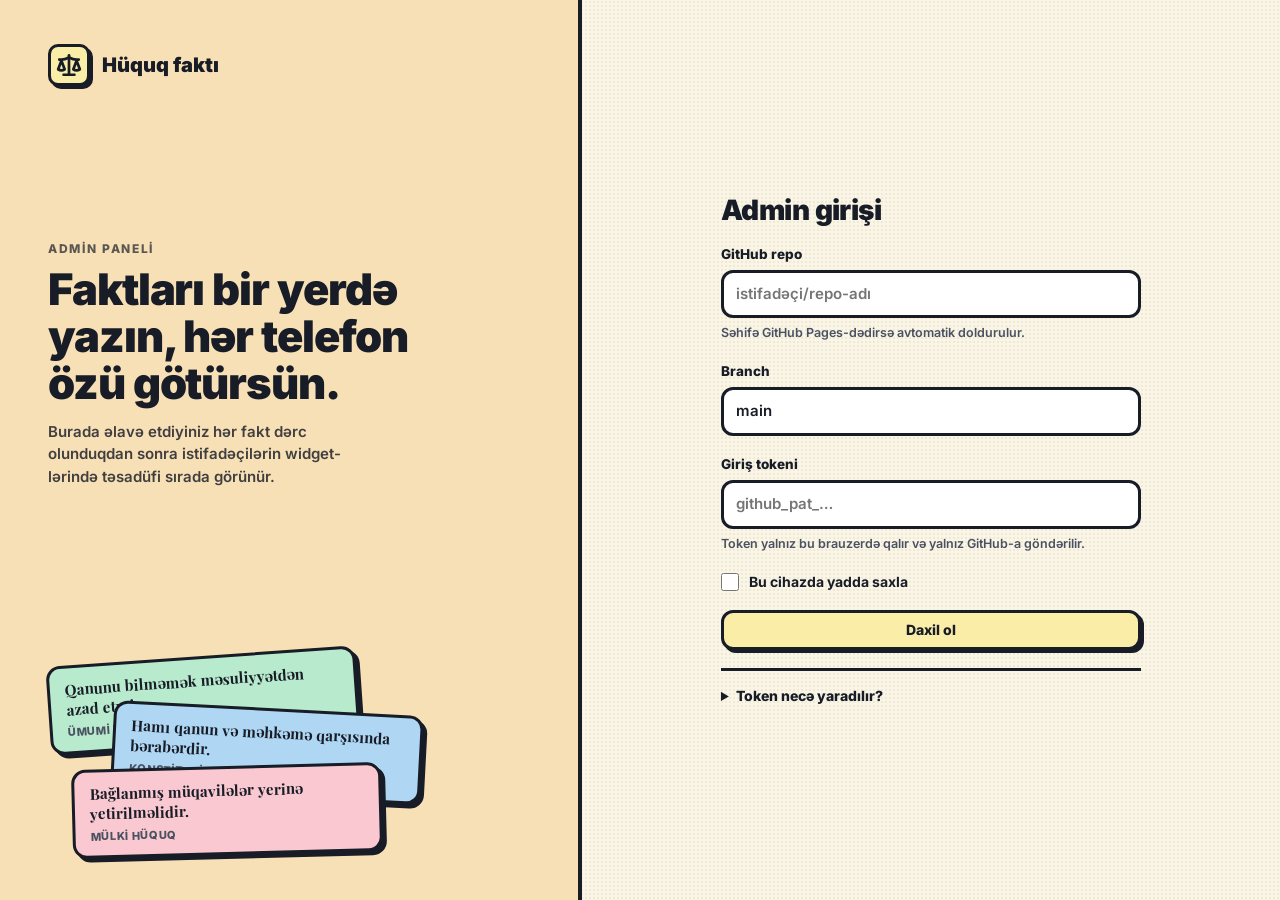
==== commit b2446d69: "Kalkhan üslubu: neubrutalist dizayn, yerli şriftlər, raw.githubusercontent.com data mənbəyi - widget" ====
--- a/docs/admin.html
+++ b/docs/admin.html
@@ -5,172 +5,162 @@
 <meta name="viewport" content="width=device-width, initial-scale=1">
 <meta name="robots" content="noindex">
 <title>Hüquq faktları — idarə paneli</title>
+<link rel="stylesheet" href="theme.css">
 <style>
-  :root {
-    --paper: #F2F4F6;
-    --sheet: #FFFFFF;
-    --ink: #1B2A4A;
-    --muted: #5E6B80;
-    --rule: #CBD3DC;
-    --rule-soft: #E3E8EE;
-    --stamp: #2340C8;
-    --stamp-deep: #14213D;
-    --stamp-wash: #E8ECFB;
-    --seal: #B8322A;
-    --seal-wash: #FBEAE8;
-    --ok: #1F7A4D;
-    --serif: "Iowan Old Style", "Palatino Linotype", Palatino, Charter, Georgia, "Times New Roman", serif;
-    --sans: system-ui, -apple-system, "Segoe UI", Roboto, "Helvetica Neue", Arial, sans-serif;
-  }
-  * { box-sizing: border-box; }
-  html { -webkit-text-size-adjust: 100%; }
-  body { margin: 0; background: var(--paper); color: var(--ink); font: 15px/1.45 var(--sans); }
-  [hidden] { display: none !important; }
+  .sprite { position: absolute; width: 0; height: 0; overflow: hidden; }
   button, input, select, textarea { font: inherit; color: inherit; }
-  :focus-visible { outline: 3px solid color-mix(in srgb, var(--stamp) 55%, white); outline-offset: 2px; }
-  .sprite { position: absolute; width: 0; height: 0; overflow: hidden; }
+  body { font-size: 15px; }
 
   /* ───── düymələr ───── */
-  .btn { display: inline-flex; align-items: center; gap: 8px; min-height: 38px; padding: 0 16px; border-radius: 8px; border: 1px solid var(--rule); background: var(--sheet); cursor: pointer; font-weight: 600; white-space: nowrap; transition: background .15s, border-color .15s; }
-  .btn:hover { border-color: var(--stamp); }
-  .btn.primary { background: var(--stamp); border-color: var(--stamp); color: #fff; }
-  .btn.primary:hover { background: #1A33A8; }
-  .btn.primary:disabled { background: #AEB8DF; border-color: #AEB8DF; cursor: not-allowed; }
-  .btn.ghost { background: transparent; border-color: transparent; color: var(--muted); }
-  .btn.ghost:hover { color: var(--ink); border-color: var(--rule); }
-  .btn.danger { color: var(--seal); }
-  .btn.danger:hover { border-color: var(--seal); }
-  .btn.small { min-height: 32px; padding: 0 12px; font-size: 13.5px; }
-  .btn svg { width: 16px; height: 16px; }
+  .btn { display: inline-flex; align-items: center; gap: 8px; min-height: 40px; padding: 0 16px; border: 3px solid var(--ink); border-radius: 12px; background: var(--paper); cursor: pointer; font: 800 14px/1 var(--sans); white-space: nowrap; box-shadow: 3px 3px 0 0 var(--ink); transition: transform .12s ease, box-shadow .12s ease; }
+  .btn:hover { transform: translate(-2px, -2px); box-shadow: 5px 5px 0 0 var(--ink); }
+  .btn:active { transform: translate(2px, 2px); box-shadow: 1px 1px 0 0 var(--ink); }
+  .btn:disabled { opacity: .45; cursor: not-allowed; transform: none; box-shadow: 2px 2px 0 0 var(--ink); }
+  .btn.primary { background: var(--lemon); }
+  .btn.publish { background: var(--mint); }
+  .btn.ghost { background: transparent; border-color: transparent; box-shadow: none; }
+  .btn.ghost:hover { border-color: var(--ink); transform: none; background: var(--paper); }
+  .btn.danger { background: var(--rose); }
+  .btn.small { min-height: 34px; padding: 0 12px; font-size: 13px; }
+  .btn svg { width: 17px; height: 17px; stroke: currentColor; fill: none; stroke-width: 2.5; stroke-linecap: round; stroke-linejoin: round; }
+
+  /* ───── sahələr ───── */
+  .field { display: grid; gap: 6px; }
+  .field > span { font-weight: 800; font-size: 13.5px; }
+  .field small { color: var(--muted); font-size: 12.5px; font-weight: 600; }
+  .field input[type=text], .field input[type=password], .field input[type=search], .field select, .field textarea { width: 100%; border: 3px solid var(--ink); border-radius: 12px; padding: 10px 12px; background: var(--paper); font-weight: 600; }
+  .field textarea { resize: vertical; min-height: 120px; line-height: 1.5; }
+  .field input:focus, .field select:focus, .field textarea:focus { outline: none; box-shadow: 4px 4px 0 0 var(--ink); }
+  .check { display: flex; gap: 10px; align-items: center; font-size: 14px; font-weight: 700; }
+  .check input, .row input[type=checkbox], .reghead input[type=checkbox] { width: 18px; height: 18px; accent-color: var(--ink); margin: 0; }
+  .error { background: var(--rose); border: 3px solid var(--ink); padding: 10px 12px; border-radius: 12px; font-size: 14px; font-weight: 700; }
+  details.help { border-top: 3px solid var(--ink); padding-top: 14px; font-size: 14px; font-weight: 600; }
+  details.help summary { cursor: pointer; font-weight: 800; }
+  details.help ol { padding-left: 20px; margin: 10px 0 0; display: grid; gap: 6px; }
+  code { font: 700 13px/1.4 ui-monospace, SFMono-Regular, Menlo, Consolas, monospace; background: var(--paper); border: 2px solid var(--ink); padding: 0 5px; border-radius: 6px; }
 
   /* ───── giriş ───── */
   .login { min-height: 100vh; display: grid; grid-template-columns: minmax(320px, 5fr) 6fr; }
-  .login-side { background: var(--stamp-deep); color: #fff; padding: 56px 48px; display: flex; flex-direction: column; justify-content: space-between; position: relative; overflow: hidden; }
-  .login-side .big-seal { position: absolute; right: -90px; bottom: -90px; width: 420px; height: 420px; color: #fff; opacity: .1; transform: rotate(-14deg); }
-  .login-side h1 { font: 600 34px/1.2 var(--serif); margin: 0 0 14px; max-width: 14ch; }
-  .login-side p { margin: 0; max-width: 34ch; color: #C3CCF2; }
-  .login-side .mini { display: flex; align-items: center; gap: 12px; font-weight: 600; }
-  .login-side .mini svg { width: 40px; height: 40px; }
+  .login-side { background: var(--sand); border-right: 4px solid var(--ink); padding: 44px 48px; display: flex; flex-direction: column; justify-content: space-between; gap: 32px; overflow: hidden; }
+  .login-side .mini { display: flex; align-items: center; gap: 12px; font-weight: 900; font-size: 20px; }
+  .login-side .mini .nb-tile { width: 42px; height: 42px; border-radius: 10px; }
+  .login-side h1 { font: 900 clamp(30px, 3.4vw, 44px)/1.08 var(--sans); letter-spacing: -.025em; margin: 8px 0 14px; max-width: 14ch; }
+  .login-side p.lead { margin: 0; max-width: 34ch; font-weight: 600; color: rgba(23, 28, 38, .82); }
+  .stack-cards { position: relative; height: 214px; }
+  .sc { position: absolute; width: min(310px, 88%); padding: 12px 15px; border: 3px solid var(--ink); border-radius: 14px; box-shadow: 4px 4px 0 0 var(--ink); font: 700 15px/1.3 var(--serif); }
+  .sc small { display: block; margin-top: 6px; font: 800 11px var(--sans); letter-spacing: .06em; text-transform: uppercase; color: var(--muted); }
+  .sc.a { left: 0; top: 14px; transform: rotate(-4deg); background: var(--mint); }
+  .sc.b { left: 64px; top: 66px; transform: rotate(3deg); background: var(--sky); }
+  .sc.c { left: 24px; top: 124px; transform: rotate(-1.5deg); background: var(--rose); }
   .login-main { display: flex; align-items: center; justify-content: center; padding: 40px 24px; }
   .login-form { width: 100%; max-width: 420px; display: grid; gap: 18px; }
-  .login-form h2 { font: 600 24px/1.2 var(--serif); margin: 0; }
-  .field { display: grid; gap: 6px; }
-  .field > span { font-weight: 600; font-size: 13.5px; }
-  .field small { color: var(--muted); font-size: 12.5px; }
-  .field input[type=text], .field input[type=password], .field input[type=search], .field select, .field textarea { width: 100%; border: 1px solid var(--rule); border-radius: 8px; padding: 9px 12px; background: var(--sheet); }
-  .field textarea { resize: vertical; min-height: 120px; line-height: 1.5; }
-  .field input:focus, .field select:focus, .field textarea:focus { border-color: var(--stamp); outline: none; box-shadow: 0 0 0 3px var(--stamp-wash); }
-  .check { display: flex; gap: 10px; align-items: center; font-size: 14px; }
-  .error { background: var(--seal-wash); color: var(--seal); border-left: 3px solid var(--seal); padding: 10px 12px; border-radius: 4px; font-size: 14px; }
-  details.help { border-top: 1px solid var(--rule-soft); padding-top: 14px; color: var(--muted); font-size: 14px; }
-  details.help summary { cursor: pointer; font-weight: 600; color: var(--ink); }
-  details.help ol { padding-left: 20px; margin: 10px 0 0; display: grid; gap: 6px; }
-  code { font: 13px/1.4 ui-monospace, SFMono-Regular, Menlo, Consolas, monospace; background: var(--stamp-wash); padding: 1px 5px; border-radius: 4px; }
+  .login-form h2 { font: 900 28px/1.15 var(--sans); letter-spacing: -.02em; margin: 0; }
 
   /* ───── yuxarı zolaq ───── */
-  .top { position: sticky; top: 0; z-index: 20; display: flex; align-items: center; justify-content: space-between; gap: 16px; padding: 12px 24px; background: var(--sheet); border-bottom: 1px solid var(--rule); }
+  .top { position: sticky; top: 0; z-index: 20; display: flex; align-items: center; justify-content: space-between; gap: 16px; padding: 12px 24px; background: var(--cream); border-bottom: 4px solid var(--ink); }
   .brand { display: flex; align-items: center; gap: 12px; min-width: 0; }
-  .brand svg { width: 38px; height: 38px; color: var(--stamp); flex: none; }
-  .brand strong { display: block; font: 600 18px/1.2 var(--serif); }
-  .brand span { display: block; color: var(--muted); font-size: 12.5px; overflow: hidden; text-overflow: ellipsis; white-space: nowrap; }
+  .brand .nb-tile { width: 42px; height: 42px; border-radius: 10px; }
+  .brand strong { display: block; font: 900 19px/1.15 var(--sans); letter-spacing: -.01em; }
+  .brand span.repo { display: block; color: var(--muted); font-size: 12.5px; font-weight: 700; overflow: hidden; text-overflow: ellipsis; white-space: nowrap; }
   .top-actions { display: flex; align-items: center; gap: 8px; flex-wrap: wrap; justify-content: flex-end; }
-  .pending { font-size: 13.5px; font-weight: 600; color: var(--seal); display: inline-flex; align-items: center; gap: 8px; margin-right: 6px; }
-  .pending::before { content: ""; width: 8px; height: 8px; border-radius: 50%; background: var(--seal); }
-  .pending.clean { color: var(--ok); }
-  .pending.clean::before { background: var(--ok); }
+  .pending { font-size: 13.5px; font-weight: 800; display: inline-flex; align-items: center; gap: 8px; margin-right: 6px; padding: 5px 10px; border: 3px solid var(--ink); border-radius: 10px; background: var(--rose); }
+  .pending::before { content: ""; width: 9px; height: 9px; border-radius: 50%; background: var(--ink); }
+  .pending.clean { background: var(--mint); }
 
   /* ───── əsas düzən ───── */
   .shell { display: grid; grid-template-columns: 250px minmax(0, 1fr); gap: 0; max-width: 1280px; margin: 0 auto; padding: 24px; align-items: start; }
-  .index { position: sticky; top: 86px; padding-right: 22px; max-height: calc(100vh - 110px); overflow: auto; }
-  .index h2 { font: 600 14px/1.2 var(--sans); color: var(--muted); margin: 0 0 8px; }
-  .index ul { list-style: none; margin: 0; padding: 0; }
-  .index li button { width: 100%; text-align: left; display: flex; justify-content: space-between; gap: 10px; padding: 7px 10px; border: 0; border-left: 3px solid transparent; background: none; cursor: pointer; font-size: 14px; color: var(--ink); border-radius: 0 6px 6px 0; }
-  .index li button:hover { background: var(--rule-soft); }
-  .index li button[aria-current=true] { border-left-color: var(--stamp); background: var(--stamp-wash); font-weight: 600; }
-  .index li button i { font-style: normal; color: var(--muted); font-variant-numeric: tabular-nums; }
+  .index { position: sticky; top: 96px; padding-right: 24px; max-height: calc(100vh - 120px); overflow: auto; }
+  .index h2 { font: 800 12px/1.2 var(--sans); letter-spacing: .14em; text-transform: uppercase; color: rgba(23, 28, 38, .7); margin: 0 0 10px; }
+  .index ul { list-style: none; margin: 0; padding: 0; display: grid; gap: 4px; }
+  .index li button { width: 100%; display: flex; align-items: center; gap: 10px; padding: 8px 10px; border: 3px solid transparent; border-radius: 12px; background: none; cursor: pointer; font-size: 14px; font-weight: 700; text-align: left; }
+  .index li button:hover { background: var(--paper); border-color: var(--ink); }
+  .index li button[aria-current=true] { background: var(--lemon); border-color: var(--ink); box-shadow: 3px 3px 0 0 var(--ink); }
+  .index li button .dot { width: 14px; height: 14px; border: 2px solid var(--ink); border-radius: 4px; background: var(--pc, var(--paper)); flex: none; }
+  .index li button .lbl { flex: 1; min-width: 0; overflow: hidden; text-overflow: ellipsis; white-space: nowrap; }
+  .index li button i { font-style: normal; font-weight: 800; font-variant-numeric: tabular-nums; color: var(--muted); }
   main { min-width: 0; }
-  .banner { display: flex; align-items: center; justify-content: space-between; gap: 14px; flex-wrap: wrap; background: #FFF6DC; border: 1px solid #EBD28A; border-left-width: 4px; padding: 10px 14px; border-radius: 6px; margin-bottom: 16px; font-size: 14px; }
-  .summary { display: flex; flex-wrap: wrap; gap: 6px 22px; margin: 0 0 16px; color: var(--muted); font-size: 14px; }
-  .summary b { color: var(--ink); font: 600 22px/1 var(--serif); margin-right: 5px; font-variant-numeric: tabular-nums; }
-  .toolbar { display: flex; gap: 10px; flex-wrap: wrap; align-items: center; margin-bottom: 12px; }
+  .banner { display: flex; align-items: center; justify-content: space-between; gap: 14px; flex-wrap: wrap; background: var(--lemon); border: 3px solid var(--ink); border-radius: 14px; box-shadow: 3px 3px 0 0 var(--ink); padding: 12px 16px; margin-bottom: 18px; font-size: 14px; font-weight: 600; }
+  .summary { display: flex; flex-wrap: wrap; gap: 6px 26px; margin: 0 0 18px; color: var(--muted); font-size: 14px; font-weight: 700; }
+  .summary b { color: var(--ink); font: 900 30px/1 var(--sans); letter-spacing: -.02em; margin-right: 6px; font-variant-numeric: tabular-nums; }
+  .toolbar { display: flex; gap: 10px; flex-wrap: wrap; align-items: center; margin-bottom: 14px; }
   .toolbar .grow { flex: 1 1 220px; min-width: 180px; }
-  .toolbar input[type=search], .toolbar select { width: 100%; border: 1px solid var(--rule); border-radius: 8px; padding: 8px 12px; min-height: 38px; background: var(--sheet); }
+  .toolbar input[type=search], .toolbar select { width: 100%; border: 3px solid var(--ink); border-radius: 12px; padding: 8px 12px; min-height: 42px; background: var(--paper); font-weight: 600; }
+  .toolbar input[type=search]:focus, .toolbar select:focus { outline: none; box-shadow: 4px 4px 0 0 var(--ink); }
   .toolbar select { width: auto; }
   .toolbar .mobile-cat { display: none; }
-  .bulkbar { display: flex; align-items: center; gap: 8px; flex-wrap: wrap; background: var(--stamp-deep); color: #fff; padding: 8px 12px; border-radius: 8px; margin-bottom: 12px; font-size: 14px; }
-  .bulkbar b { margin-right: 6px; }
-  .bulkbar .btn { background: transparent; color: #fff; border-color: rgba(255,255,255,.35); min-height: 32px; padding: 0 12px; font-size: 13.5px; }
-  .bulkbar .btn:hover { border-color: #fff; }
+  .bulkbar { display: flex; align-items: center; gap: 8px; flex-wrap: wrap; background: var(--ink); color: var(--cream); padding: 10px 14px; border-radius: 14px; margin-bottom: 14px; font-size: 14px; border: 3px solid var(--ink); box-shadow: 4px 4px 0 0 var(--sky); }
+  .bulkbar b { margin-right: 6px; font-weight: 900; }
+  .bulkbar .btn { background: var(--cream); color: var(--ink); min-height: 34px; padding: 0 12px; font-size: 13px; border-color: var(--cream); box-shadow: none; }
+  .bulkbar .btn:hover { transform: none; background: var(--lemon); }
 
   /* ───── reyestr ───── */
-  .register { background: var(--sheet); border: 1px solid var(--rule); border-radius: 10px; overflow: hidden; }
-  .reghead { display: flex; align-items: center; gap: 14px; padding: 9px 16px; border-bottom: 1px solid var(--rule); background: #FAFBFC; color: var(--muted); font-size: 13px; }
-  .row { display: grid; grid-template-columns: 22px minmax(0, 1fr) auto; gap: 14px; padding: 14px 16px; border-bottom: 1px solid var(--rule-soft); align-items: start; }
+  .register { background: var(--paper); border: 4px solid var(--ink); border-radius: var(--radius); box-shadow: var(--shadow); overflow: hidden; }
+  .reghead { display: flex; align-items: center; gap: 14px; padding: 10px 16px; border-bottom: 3px solid var(--ink); background: #F3E9CE; font-size: 13px; font-weight: 800; }
+  .row { display: grid; grid-template-columns: 22px minmax(0, 1fr) auto; gap: 14px; padding: 15px 16px; border-bottom: 2px solid rgba(23, 28, 38, .18); align-items: start; }
   .row:last-child { border-bottom: 0; }
-  .row:hover { background: #FAFBFD; }
-  .row.sel { background: var(--stamp-wash); }
+  .row:hover { background: #FFFBEC; }
+  .row.sel { background: #FFF4C2; }
   .row.off .fact { color: var(--muted); }
-  .row input[type=checkbox], .reghead input[type=checkbox], .check input { width: 17px; height: 17px; accent-color: var(--stamp); margin: 2px 0 0; }
-  .fact { margin: 0 0 6px; font: 16px/1.55 var(--serif); overflow-wrap: anywhere; }
-  .meta { margin: 0; display: flex; flex-wrap: wrap; gap: 4px 12px; font-size: 12.5px; color: var(--muted); }
-  .meta .cat { color: var(--stamp); font-weight: 600; }
-  .tag { padding: 0 7px; border-radius: 4px; font-weight: 600; font-size: 12px; background: var(--seal-wash); color: var(--seal); }
-  .tag.sample { background: #FFF1C7; color: #7A5A00; }
+  .fact { margin: 0 0 8px; font: 600 17px/1.5 var(--serif); overflow-wrap: anywhere; }
+  .meta { margin: 0; display: flex; flex-wrap: wrap; align-items: center; gap: 6px 10px; font-size: 12.5px; font-weight: 600; color: var(--muted); }
+  .meta .cat { background: var(--pc, var(--paper)); border: 2px solid var(--ink); border-radius: 7px; padding: 0 8px; font-weight: 800; color: var(--ink); font-size: 12px; line-height: 1.7; }
+  .tag { border: 2px solid var(--ink); border-radius: 7px; padding: 0 7px; font-weight: 800; font-size: 11.5px; background: var(--rose); color: var(--ink); line-height: 1.7; }
+  .tag.sample { background: var(--lemon); }
   .ctrl { display: flex; align-items: center; gap: 6px; }
-  .icon { width: 34px; height: 34px; display: grid; place-items: center; border-radius: 8px; border: 0; background: none; cursor: pointer; color: var(--muted); }
-  .icon:hover { background: var(--rule-soft); color: var(--ink); }
-  .icon.danger:hover { background: var(--seal-wash); color: var(--seal); }
-  .icon svg { width: 18px; height: 18px; }
-  .switch { position: relative; width: 38px; height: 22px; display: inline-block; flex: none; }
+  .icon { width: 36px; height: 36px; display: grid; place-items: center; border-radius: 10px; border: 3px solid transparent; background: none; cursor: pointer; color: var(--ink); }
+  .icon:hover { border-color: var(--ink); background: var(--paper); }
+  .icon.danger:hover { background: var(--rose); }
+  .icon svg { width: 18px; height: 18px; stroke: currentColor; fill: none; stroke-width: 2.4; stroke-linecap: round; stroke-linejoin: round; }
+  .switch { position: relative; width: 46px; height: 26px; display: inline-block; flex: none; }
   .switch input { position: absolute; inset: 0; opacity: 0; margin: 0; cursor: pointer; z-index: 1; width: 100%; height: 100%; }
-  .switch i { position: absolute; inset: 0; border-radius: 22px; background: #B7C0CD; transition: background .15s; }
-  .switch i::after { content: ""; position: absolute; top: 3px; left: 3px; width: 16px; height: 16px; border-radius: 50%; background: #fff; transition: transform .15s; }
-  .switch input:checked + i { background: var(--stamp); }
-  .switch input:checked + i::after { transform: translateX(16px); }
-  .switch input:focus-visible + i { outline: 3px solid color-mix(in srgb, var(--stamp) 55%, white); outline-offset: 2px; }
-  .empty { padding: 48px 20px; text-align: center; color: var(--muted); }
-  .empty strong { display: block; font: 600 18px var(--serif); color: var(--ink); margin-bottom: 6px; }
-  .pager { display: flex; align-items: center; justify-content: space-between; margin-top: 14px; color: var(--muted); font-size: 14px; }
-  .pager .btns { display: flex; gap: 8px; }
+  .switch i { position: absolute; inset: 0; border: 3px solid var(--ink); border-radius: 14px; background: var(--paper); transition: background .15s; }
+  .switch i::after { content: ""; position: absolute; top: 3px; left: 3px; width: 14px; height: 14px; border-radius: 50%; background: var(--ink); transition: transform .15s; }
+  .switch input:checked + i { background: var(--mint); }
+  .switch input:checked + i::after { transform: translateX(20px); }
+  .switch input:focus-visible + i { outline: 3px solid var(--ink); outline-offset: 3px; }
+  .empty { padding: 52px 20px; text-align: center; color: var(--muted); font-weight: 600; }
+  .empty strong { display: block; font: 900 22px var(--sans); color: var(--ink); margin-bottom: 6px; }
+  .pager { display: flex; align-items: center; justify-content: space-between; margin-top: 16px; font-size: 14px; font-weight: 700; }
+  .pager .btns { display: flex; gap: 10px; align-items: center; }
 
   /* ───── dialoqlar ───── */
-  dialog { border: 0; padding: 0; border-radius: 12px; width: min(640px, 94vw); box-shadow: 0 24px 60px rgba(20,33,61,.35); color: var(--ink); background: var(--sheet); }
-  dialog::backdrop { background: rgba(20,33,61,.5); }
-  .dlg-head { padding: 18px 22px 0; }
-  .dlg-head h3 { margin: 0; font: 600 20px/1.25 var(--serif); }
-  .dlg-head p { margin: 4px 0 0; color: var(--muted); font-size: 14px; }
-  .dlg-body { padding: 16px 22px; display: grid; gap: 16px; }
-  .dlg-foot { display: flex; justify-content: flex-end; gap: 10px; padding: 14px 22px; border-top: 1px solid var(--rule-soft); background: #FAFBFC; border-radius: 0 0 12px 12px; }
-  .counter { font-size: 12.5px; color: var(--muted); text-align: right; }
-  .counter.warn { color: var(--seal); }
-  .tabs { display: flex; gap: 4px; border-bottom: 1px solid var(--rule); }
-  .tabs button { border: 0; background: none; padding: 9px 14px; font-weight: 600; color: var(--muted); border-bottom: 3px solid transparent; margin-bottom: -1px; cursor: pointer; }
-  .tabs button[aria-selected=true] { color: var(--stamp); border-bottom-color: var(--stamp); }
-  .preview { border: 1px solid var(--rule-soft); border-radius: 8px; background: #FAFBFC; padding: 10px 14px; font-size: 14px; }
-  .preview ul { margin: 8px 0 0; padding-left: 18px; color: var(--muted); font: 14px/1.5 var(--serif); }
-  .preview .good { color: var(--ok); font-weight: 600; }
-  .preview .bad { color: var(--seal); font-weight: 600; }
-  .swatches { display: flex; gap: 10px; flex-wrap: wrap; }
-  .swatches label { cursor: pointer; text-align: center; font-size: 12.5px; color: var(--muted); }
+  dialog { border: 4px solid var(--ink); padding: 0; border-radius: 18px; width: min(640px, 94vw); box-shadow: var(--shadow-lg); color: var(--ink); background: var(--cream); }
+  dialog::backdrop { background: rgba(23, 28, 38, .55); }
+  .dlg-head { padding: 18px 22px; background: var(--sand); border-bottom: 4px solid var(--ink); border-radius: 14px 14px 0 0; }
+  .dlg-head h3 { margin: 0; font: 900 22px/1.2 var(--sans); letter-spacing: -.01em; }
+  .dlg-head p { margin: 4px 0 0; font-size: 14px; font-weight: 600; color: rgba(23, 28, 38, .78); }
+  .dlg-body { padding: 18px 22px; display: grid; gap: 16px; }
+  .dlg-foot { display: flex; justify-content: flex-end; gap: 12px; padding: 14px 22px; border-top: 3px solid var(--ink); background: #F3E9CE; border-radius: 0 0 14px 14px; }
+  .counter { font-size: 12.5px; font-weight: 700; color: var(--muted); text-align: right; }
+  .counter.warn { color: #A12020; }
+  .tabs { display: flex; gap: 8px; }
+  .tabs button { border: 3px solid transparent; border-radius: 10px; background: none; padding: 7px 14px; font-weight: 800; cursor: pointer; }
+  .tabs button[aria-selected=true] { background: var(--lemon); border-color: var(--ink); box-shadow: 3px 3px 0 0 var(--ink); }
+  .preview { border: 3px solid var(--ink); border-radius: 12px; background: var(--paper); padding: 10px 14px; font-size: 14px; font-weight: 600; }
+  .preview ul { margin: 8px 0 0; padding-left: 18px; color: var(--muted); font: 600 14px/1.5 var(--serif); }
+  .preview .good { font-weight: 800; background: var(--mint); padding: 0 6px; border-radius: 5px; }
+  .preview .bad { font-weight: 800; background: var(--rose); padding: 0 6px; border-radius: 5px; }
+  .swatches { display: flex; gap: 12px; flex-wrap: wrap; }
+  .swatches label { cursor: pointer; text-align: center; font-size: 12.5px; font-weight: 700; }
   .swatches input { position: absolute; opacity: 0; }
-  .swatches span.sw { display: block; width: 54px; height: 54px; border-radius: 14px; margin-bottom: 4px; box-shadow: inset 0 0 0 1px rgba(0,0,0,.12); }
-  .swatches input:checked + span.sw { box-shadow: 0 0 0 3px var(--stamp); }
-  .swatches input:focus-visible + span.sw { outline: 3px solid color-mix(in srgb, var(--stamp) 55%, white); outline-offset: 3px; }
-
-  .toast { position: fixed; left: 24px; bottom: 24px; z-index: 50; max-width: min(460px, calc(100vw - 48px)); background: var(--stamp-deep); color: #fff; padding: 12px 16px; border-radius: 8px; box-shadow: 0 10px 30px rgba(0,0,0,.3); font-size: 14px; }
-  .toast.err { background: var(--seal); }
-  .toast.ok { background: var(--ok); }
+  .swatches span.sw { display: block; width: 56px; height: 56px; border: 3px solid var(--ink); border-radius: 14px; margin-bottom: 5px; transition: transform .12s, box-shadow .12s; }
+  .swatches input:checked + span.sw { transform: translate(-2px, -2px); box-shadow: 5px 5px 0 0 var(--ink); }
+  .swatches input:focus-visible + span.sw { outline: 3px solid var(--ink); outline-offset: 3px; }
+
+  .toast { position: fixed; left: 24px; bottom: 24px; z-index: 50; max-width: min(460px, calc(100vw - 48px)); background: var(--ink); color: var(--cream); padding: 12px 16px; border: 3px solid var(--ink); border-radius: 14px; box-shadow: 4px 4px 0 0 var(--lemon); font-size: 14px; font-weight: 700; }
+  .toast.err { background: #8E1F1F; box-shadow: 4px 4px 0 0 var(--rose); }
+  .toast.ok { background: #1D6B43; box-shadow: 4px 4px 0 0 var(--mint); }
 
   @media (max-width: 900px) {
     .login { grid-template-columns: 1fr; }
-    .login-side { padding: 28px 24px; min-height: 0; gap: 24px; }
-    .login-side h1 { font-size: 26px; }
+    .login-side { padding: 26px 22px; border-right: 0; border-bottom: 4px solid var(--ink); }
+    .login-side h1 { font-size: 28px; }
+    .stack-cards { height: 200px; }
     .shell { grid-template-columns: 1fr; padding: 16px; }
     .index { display: none; }
     .toolbar .mobile-cat { display: block; }
     .top { padding: 10px 16px; flex-wrap: wrap; }
   }
-  @media (prefers-reduced-motion: reduce) { * { transition: none !important; } }
 </style>
 </head>
 <body>
@@ -178,15 +168,7 @@
 <!-- möhür nişanı -->
 <svg class="sprite" aria-hidden="true" focusable="false">
   <defs>
-    <symbol id="seal" viewBox="0 0 200 200">
-      <circle cx="100" cy="100" r="94" fill="none" stroke="currentColor" stroke-width="5"/>
-      <circle cx="100" cy="100" r="58" fill="none" stroke="currentColor" stroke-width="2.5"/>
-      <path id="sealPath" d="M100,100 m-76,0 a76,76 0 1,1 152,0 a76,76 0 1,1 -152,0" fill="none"/>
-      <text font-family="Georgia, serif" font-size="17" font-weight="700" letter-spacing="3.2" fill="currentColor">
-        <textPath href="#sealPath" startOffset="0">HÜQUQ FAKTLARI · MƏRKƏZ · HÜQUQ FAKTLARI · MƏRKƏZ ·</textPath>
-      </text>
-      <text x="100" y="128" text-anchor="middle" font-family="Georgia, serif" font-size="82" font-weight="700" fill="currentColor">§</text>
-    </symbol>
+    <symbol id="i-scale" viewBox="0 0 24 24"><path d="m16 16 3-8 3 8c-.87.65-1.92 1-3 1s-2.13-.35-3-1Z"/><path d="m2 16 3-8 3 8c-.87.65-1.92 1-3 1s-2.13-.35-3-1Z"/><path d="M7 21h10"/><path d="M12 3v18"/><path d="M3 7h2c2 0 5-1 7-2 2 1 5 2 7 2h2"/></symbol>
     <symbol id="i-edit" viewBox="0 0 24 24"><path d="M4 20h4L19 9l-4-4L4 16v4z" fill="none" stroke="currentColor" stroke-width="1.8" stroke-linejoin="round"/><path d="M13.5 6.5l4 4" stroke="currentColor" stroke-width="1.8"/></symbol>
     <symbol id="i-trash" viewBox="0 0 24 24"><path d="M5 7h14M10 7V5h4v2M7 7l1 12h8l1-12M10 11v5M14 11v5" fill="none" stroke="currentColor" stroke-width="1.8" stroke-linecap="round" stroke-linejoin="round"/></symbol>
     <symbol id="i-plus" viewBox="0 0 24 24"><path d="M12 5v14M5 12h14" stroke="currentColor" stroke-width="2" stroke-linecap="round"/></symbol>
@@ -198,12 +180,17 @@
 <!-- ═════════ GİRİŞ ═════════ -->
 <section class="login" id="login">
   <div class="login-side">
-    <div class="mini"><svg><use href="#seal"/></svg><span>Hüquq faktları</span></div>
+    <div class="mini"><span class="nb-tile"><svg aria-hidden="true"><use href="#i-scale"/></svg></span><span>Hüquq faktı</span></div>
     <div>
+      <p class="eyebrow">Admin paneli</p>
       <h1>Faktları bir yerdə yazın, hər telefon özü götürsün.</h1>
-      <p>Burada əlavə etdiyiniz hər fakt dərc olunduqdan sonra istifadəçilərin widget-lərində təsadüfi sırada görünür.</p>
-    </div>
-    <svg class="big-seal" aria-hidden="true"><use href="#seal"/></svg>
+      <p class="lead">Burada əlavə etdiyiniz hər fakt dərc olunduqdan sonra istifadəçilərin widget-lərində təsadüfi sırada görünür.</p>
+    </div>
+    <div class="stack-cards" aria-hidden="true">
+      <div class="sc a">Qanunu bilməmək məsuliyyətdən azad etmir.<small>Ümumi hüquq</small></div>
+      <div class="sc b">Hamı qanun və məhkəmə qarşısında bərabərdir.<small>Konstitusiya hüququ</small></div>
+      <div class="sc c">Bağlanmış müqavilələr yerinə yetirilməlidir.<small>Mülki hüquq</small></div>
+    </div>
   </div>
   <div class="login-main">
     <form class="login-form" id="loginForm" autocomplete="off">
@@ -239,15 +226,15 @@
 <div id="app" hidden>
   <header class="top">
     <div class="brand">
-      <svg aria-hidden="true"><use href="#seal"/></svg>
-      <div><strong>Hüquq faktları</strong><span id="repoName"></span></div>
+      <span class="nb-tile"><svg aria-hidden="true"><use href="#i-scale"/></svg></span>
+      <div><strong>Hüquq faktları</strong><span class="repo" id="repoName"></span></div>
     </div>
     <div class="top-actions">
       <span class="pending clean" id="pending" role="status"></span>
       <button class="btn ghost" id="btnSettings" type="button">Ayarlar</button>
       <button class="btn ghost" id="btnReload" type="button">Yenidən yüklə</button>
       <button class="btn ghost" id="btnLogout" type="button">Çıxış</button>
-      <button class="btn primary" id="btnPublish" type="button" disabled>Dərc et</button>
+      <button class="btn publish" id="btnPublish" type="button" disabled>Dərc et</button>
     </div>
   </header>
 
@@ -400,14 +387,16 @@
 
   const FILES = { facts: 'docs/facts.json', meta: 'docs/meta.json' };
   const THEMES = [
-    ['ink', 'Möhür', 'linear-gradient(135deg,#14213D,#2340C8)'],
-    ['night', 'Gecə', 'linear-gradient(135deg,#0F172A,#3B2F8F)'],
-    ['ocean', 'Dəniz', 'linear-gradient(135deg,#0B3954,#0891B2)'],
-    ['sunset', 'Qürub', 'linear-gradient(135deg,#7C2D12,#DB2777)'],
-    ['forest', 'Meşə', 'linear-gradient(135deg,#052E16,#15803D)'],
-    ['light', 'İşıq', 'linear-gradient(135deg,#F8FAFC,#DDE5FF)'],
+    ['kalkhan', 'Kalkhan', 'background:linear-gradient(135deg,#FAF5E5 55%,#AFD7F4 55%)'],
+    ['court', 'Məhkəmə', 'background:linear-gradient(135deg,#1A0C05,#4A2C0A)'],
+    ['ink', 'Möhür', 'background:linear-gradient(135deg,#14213D,#2340C8)'],
+    ['night', 'Gecə', 'background:linear-gradient(135deg,#0F172A,#3B2F8F)'],
+    ['ocean', 'Dəniz', 'background:linear-gradient(135deg,#0B3954,#0891B2)'],
+    ['sunset', 'Qürub', 'background:linear-gradient(135deg,#7C2D12,#DB2777)'],
+    ['forest', 'Meşə', 'background:linear-gradient(135deg,#052E16,#15803D)'],
+    ['light', 'İşıq', 'background:linear-gradient(135deg,#F8FAFC,#DDE5FF)'],
   ];
-  const DEFAULT_SETTINGS = { title: 'Hüquq faktı', theme: 'ink', footer: 'Ümumi məlumat xarakterlidir, hüquqi məsləhət deyil.' };
+  const DEFAULT_SETTINGS = { title: 'Hüquq faktı', theme: 'kalkhan', footer: 'Ümumi məlumat xarakterlidir, hüquqi məsləhət deyil.' };
 
   const S = {
     owner: '', repo: '', branch: 'main', token: '',
@@ -432,6 +421,12 @@
     return new TextDecoder().decode(bytes);
   };
   const newId = () => 'n' + Date.now().toString(36) + Math.random().toString(36).slice(2, 6);
+  const pastel = (category) => {
+    const t = String(category || '').trim();
+    let h = 0;
+    for (let i = 0; i < t.length; i++) h = (h * 31 + t.charCodeAt(i)) >>> 0;
+    return 'p' + (h % 6);
+  };
   const sig = (f) => JSON.stringify([f.text, f.category || '', f.source || '', f.active !== false, !!f.sample]);
 
   let toastTimer;
@@ -451,8 +446,7 @@
       $('#askText').textContent = text || '';
       $('#askYes').textContent = ok;
       $('#askYes').className = 'btn primary';
-      if (danger) $('#askYes').style.background = 'var(--seal)', $('#askYes').style.borderColor = 'var(--seal)';
-      else $('#askYes').style.background = $('#askYes').style.borderColor = '';
+      $('#askYes').style.background = danger ? 'var(--rose)' : '';
       $('#askBody').hidden = !input;
       if (input) { $('#askLabel').textContent = input.label; $('#askInput').value = input.value || ''; }
       let result = null;
@@ -631,7 +625,7 @@
     const items = [['*', 'Hamısı', S.facts.length]];
     cats.forEach((c) => items.push([c, c, counts.get(c).total]));
     if (counts.has('')) items.push(['__none', 'Kateqoriyasız', counts.get('').total]);
-    $('#catList').innerHTML = items.map(([k, label, n]) => `<li><button type="button" data-cat="${esc(k)}" ${S.cat === k ? 'aria-current="true"' : ''}><span>${esc(label)}</span><i>${n}</i></button></li>`).join('');
+    $('#catList').innerHTML = items.map(([k, label, n]) => `<li><button type="button" data-cat="${esc(k)}" ${S.cat === k ? 'aria-current="true"' : ''}><span class="dot ${k === '*' || k === '__none' ? '' : pastel(k)}"></span><span class="lbl">${esc(label)}</span><i>${n}</i></button></li>`).join('');
     $('#catSel').innerHTML = items.map(([k, label, n]) => `<option value="${esc(k)}" ${S.cat === k ? 'selected' : ''}>${esc(label)} (${n})</option>`).join('');
     $('#catData').innerHTML = cats.map((c) => `<option value="${esc(c)}">`).join('');
   }
@@ -667,7 +661,7 @@
           <div class="entry">
             <p class="fact">${esc(f.text)}</p>
             <p class="meta">
-              ${f.category ? `<span class="cat">${esc(f.category)}</span>` : '<span>Kateqoriyasız</span>'}
+              ${f.category ? `<span class="cat ${pastel(f.category)}">${esc(f.category)}</span>` : '<span>Kateqoriyasız</span>'}
               ${f.source ? `<span>${esc(f.source)}</span>` : ''}
               ${f.active === false ? '<span class="tag">gizli</span>' : ''}
               ${f.sample ? '<span class="tag sample">nümunə</span>' : ''}
@@ -940,7 +934,7 @@
     $('#btnSettings').addEventListener('click', () => {
       $('#sTitle').value = S.settings.title || '';
       $('#sFooter').value = S.settings.footer ?? '';
-      $('#sThemes').innerHTML = THEMES.map(([k, label, grad]) => `<label><input type="radio" name="theme" value="${k}" ${S.settings.theme === k ? 'checked' : ''}><span class="sw" style="background:${grad}"></span>${label}</label>`).join('');
+      $('#sThemes').innerHTML = THEMES.map(([k, label, grad]) => `<label><input type="radio" name="theme" value="${k}" ${S.settings.theme === k ? 'checked' : ''}><span class="sw" style="${grad}"></span>${label}</label>`).join('');
       $('#setDlg').showModal();
     });
     $('#setForm').addEventListener('submit', (e) => {
--- a/docs/theme.css
+++ b/docs/theme.css
@@ -0,0 +1,96 @@
+/* ═══════════════════════════════════════════════════════════
+   Hüquq faktı — Kalkhan üslubu (neubrutalizm)
+   Krem fon, qalın tuş çərçivə, sərt kölgə, pastel kartlar.
+   Şriftlər: Inter (interfeys), Playfair Display (hüquqi mətn).
+   ═══════════════════════════════════════════════════════════ */
+
+@font-face {
+  font-family: "Inter"; font-style: normal; font-weight: 100 900; font-display: swap;
+  src: url("fonts/inter-latin-ext-wght-normal.woff2") format("woff2");
+  unicode-range: U+0100-02BA, U+02BD-02C5, U+02C7-02CC, U+02CE-02D7, U+02DD-02FF, U+0304, U+0308, U+0329, U+1D00-1DBF, U+1E00-1E9F, U+1EF2-1EFF, U+2020, U+20A0-20AB, U+20AD-20C0, U+2113, U+2C60-2C7F, U+A720-A7FF;
+}
+@font-face {
+  font-family: "Inter"; font-style: normal; font-weight: 100 900; font-display: swap;
+  src: url("fonts/inter-latin-wght-normal.woff2") format("woff2");
+  unicode-range: U+0000-00FF, U+0131, U+0152-0153, U+02BB-02BC, U+02C6, U+02DA, U+02DC, U+0304, U+0308, U+0329, U+2000-206F, U+20AC, U+2122, U+2191, U+2193, U+2212, U+2215, U+FEFF, U+FFFD;
+}
+@font-face {
+  font-family: "Playfair Display"; font-style: normal; font-weight: 400 900; font-display: swap;
+  src: url("fonts/playfair-display-latin-ext-wght-normal.woff2") format("woff2");
+  unicode-range: U+0100-02BA, U+02BD-02C5, U+02C7-02CC, U+02CE-02D7, U+02DD-02FF, U+0304, U+0308, U+0329, U+1D00-1DBF, U+1E00-1E9F, U+1EF2-1EFF, U+2020, U+20A0-20AB, U+20AD-20C0, U+2113, U+2C60-2C7F, U+A720-A7FF;
+}
+@font-face {
+  font-family: "Playfair Display"; font-style: normal; font-weight: 400 900; font-display: swap;
+  src: url("fonts/playfair-display-latin-wght-normal.woff2") format("woff2");
+  unicode-range: U+0000-00FF, U+0131, U+0152-0153, U+02BB-02BC, U+02C6, U+02DA, U+02DC, U+0304, U+0308, U+0329, U+2000-206F, U+20AC, U+2122, U+2191, U+2193, U+2212, U+2215, U+FEFF, U+FFFD;
+}
+
+:root {
+  --cream: #FAF5E5;
+  --ink: #171C26;
+  --paper: #FFFFFF;
+  --muted: #4A5160;
+  --sand: #F7DFB6;
+  --mint: #B8EACD;
+  --sky: #AFD7F4;
+  --rose: #F9C8D0;
+  --lilac: #DBC6F1;
+  --lemon: #FAEDA8;
+  --success: #39AC69;
+  --danger: #E23636;
+  --gold: #C9A84C;
+  --mahogany: #2C1A0E;
+
+  --radius: 16px;
+  --shadow-sm: 3px 3px 0 0 var(--ink);
+  --shadow: 6px 6px 0 0 var(--ink);
+  --shadow-lg: 8px 8px 0 0 var(--ink);
+
+  --sans: "Inter", system-ui, -apple-system, "Segoe UI", Roboto, "Helvetica Neue", Arial, sans-serif;
+  --serif: "Playfair Display", Georgia, "Times New Roman", serif;
+}
+
+* { box-sizing: border-box; }
+html { -webkit-text-size-adjust: 100%; }
+body {
+  margin: 0;
+  background-color: var(--cream);
+  background-image: radial-gradient(rgba(23, 28, 38, .06) 1px, transparent 1px);
+  background-size: 4px 4px;
+  color: var(--ink);
+  font: 16px/1.5 var(--sans);
+  font-feature-settings: "cv02", "cv03", "cv04", "cv11";
+}
+[hidden] { display: none !important; }
+:focus-visible { outline: 3px solid var(--ink); outline-offset: 3px; }
+::selection { background: var(--lemon); }
+
+/* pastel rəng sinifləri: kateqoriya adından hesablanır (widget ilə eyni qayda) */
+.p0 { --pc: var(--sand); }
+.p1 { --pc: var(--mint); }
+.p2 { --pc: var(--sky); }
+.p3 { --pc: var(--rose); }
+.p4 { --pc: var(--lilac); }
+.p5 { --pc: var(--lemon); }
+
+.nb-card { border: 4px solid var(--ink); border-radius: var(--radius); background: var(--paper); box-shadow: var(--shadow); }
+.nb-tile { display: grid; place-items: center; flex: none; border: 3px solid var(--ink); border-radius: 12px; background: var(--lemon); box-shadow: var(--shadow-sm); width: 48px; height: 48px; }
+.nb-tile svg { width: 26px; height: 26px; stroke: var(--ink); fill: none; stroke-width: 2.5; stroke-linecap: round; stroke-linejoin: round; }
+.eyebrow { margin: 0; font-size: 12px; font-weight: 800; letter-spacing: .14em; text-transform: uppercase; color: rgba(23, 28, 38, .7); }
+
+.nb-btn {
+  display: inline-flex; align-items: center; justify-content: center; gap: 8px; min-height: 44px; padding: 0 18px;
+  border: 3px solid var(--ink); border-radius: 12px; background: var(--paper); color: var(--ink);
+  font: 800 15px/1 var(--sans); cursor: pointer; text-decoration: none; box-shadow: 4px 4px 0 0 var(--ink);
+  transition: transform .12s ease, box-shadow .12s ease;
+}
+.nb-btn:hover { transform: translate(-2px, -2px); box-shadow: 6px 6px 0 0 var(--ink); }
+.nb-btn:active { transform: translate(2px, 2px); box-shadow: 1px 1px 0 0 var(--ink); }
+.nb-btn:disabled { opacity: .45; cursor: not-allowed; transform: none; box-shadow: 2px 2px 0 0 var(--ink); }
+.nb-btn.primary { background: var(--lemon); }
+.nb-btn.mint { background: var(--mint); }
+.nb-btn.rose { background: var(--rose); }
+.nb-btn.ink { background: var(--ink); color: var(--cream); }
+.nb-btn svg { width: 18px; height: 18px; stroke: currentColor; fill: none; stroke-width: 2.5; stroke-linecap: round; stroke-linejoin: round; }
+
+@media (prefers-reduced-motion: reduce) { * { transition: none !important; scroll-behavior: auto !important; } }
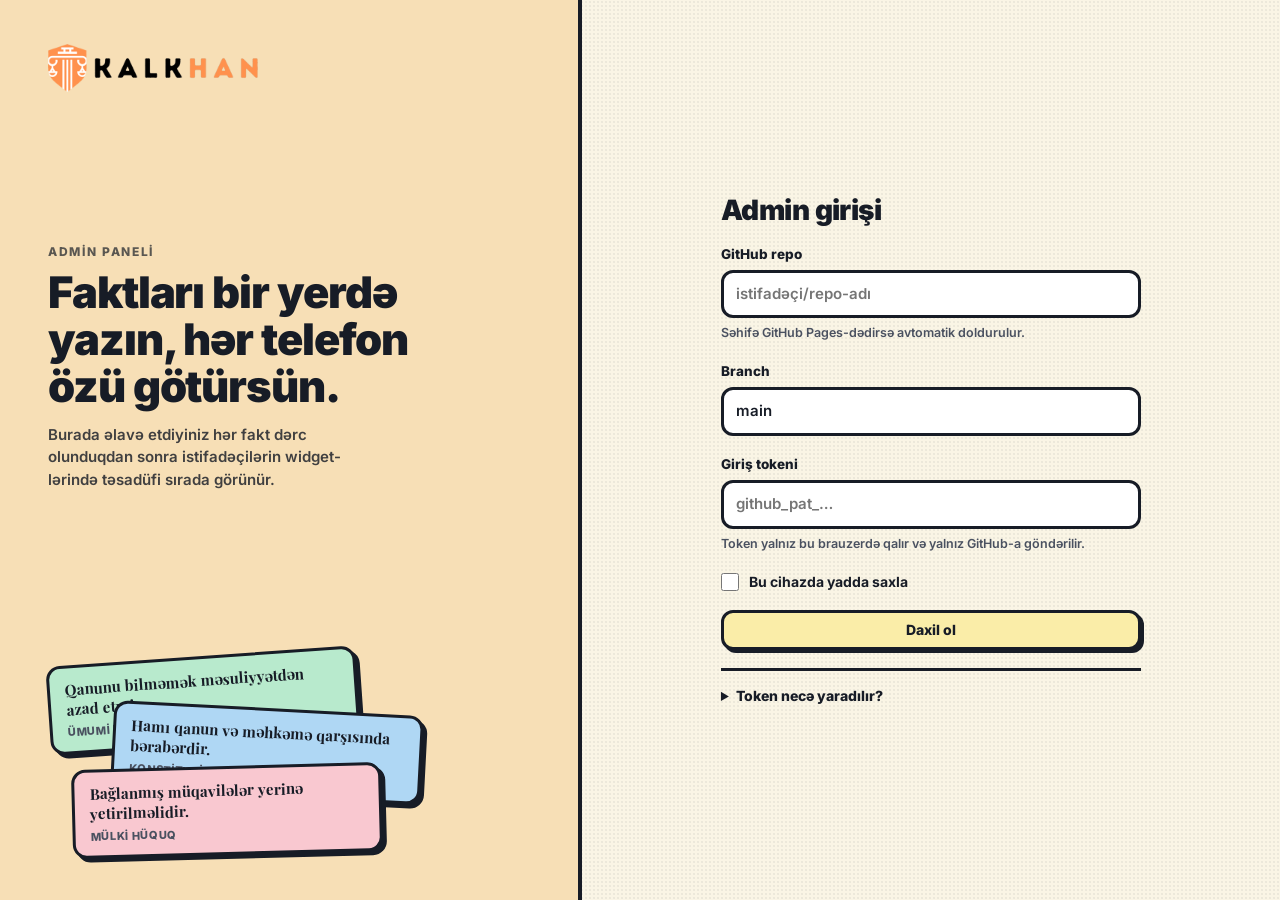
==== commit 44ba85ce: "KalkHan loqosu: widget-in altına, quraşdırma səhifəsinə və admin panelə - widget: kiçik ölçüdə qalxa" ====
--- a/docs/admin.html
+++ b/docs/admin.html
@@ -5,6 +5,8 @@
 <meta name="viewport" content="width=device-width, initial-scale=1">
 <meta name="robots" content="noindex">
 <title>Hüquq faktları — idarə paneli</title>
+<link rel="icon" type="image/png" href="logo-mark.png">
+<link rel="apple-touch-icon" href="logo-mark.png">
 <link rel="stylesheet" href="theme.css">
 <style>
   .sprite { position: absolute; width: 0; height: 0; overflow: hidden; }
@@ -43,7 +45,7 @@
   .login { min-height: 100vh; display: grid; grid-template-columns: minmax(320px, 5fr) 6fr; }
   .login-side { background: var(--sand); border-right: 4px solid var(--ink); padding: 44px 48px; display: flex; flex-direction: column; justify-content: space-between; gap: 32px; overflow: hidden; }
   .login-side .mini { display: flex; align-items: center; gap: 12px; font-weight: 900; font-size: 20px; }
-  .login-side .mini .nb-tile { width: 42px; height: 42px; border-radius: 10px; }
+  .login-side .mini img { height: 48px; width: auto; display: block; }
   .login-side h1 { font: 900 clamp(30px, 3.4vw, 44px)/1.08 var(--sans); letter-spacing: -.025em; margin: 8px 0 14px; max-width: 14ch; }
   .login-side p.lead { margin: 0; max-width: 34ch; font-weight: 600; color: rgba(23, 28, 38, .82); }
   .stack-cards { position: relative; height: 214px; }
@@ -59,7 +61,7 @@
   /* ───── yuxarı zolaq ───── */
   .top { position: sticky; top: 0; z-index: 20; display: flex; align-items: center; justify-content: space-between; gap: 16px; padding: 12px 24px; background: var(--cream); border-bottom: 4px solid var(--ink); }
   .brand { display: flex; align-items: center; gap: 12px; min-width: 0; }
-  .brand .nb-tile { width: 42px; height: 42px; border-radius: 10px; }
+  .brand-mark { height: 44px; width: auto; flex: none; display: block; }
   .brand strong { display: block; font: 900 19px/1.15 var(--sans); letter-spacing: -.01em; }
   .brand span.repo { display: block; color: var(--muted); font-size: 12.5px; font-weight: 700; overflow: hidden; text-overflow: ellipsis; white-space: nowrap; }
   .top-actions { display: flex; align-items: center; gap: 8px; flex-wrap: wrap; justify-content: flex-end; }
@@ -180,7 +182,7 @@
 <!-- ═════════ GİRİŞ ═════════ -->
 <section class="login" id="login">
   <div class="login-side">
-    <div class="mini"><span class="nb-tile"><svg aria-hidden="true"><use href="#i-scale"/></svg></span><span>Hüquq faktı</span></div>
+    <div class="mini"><img src="logo-lockup.png" alt="KalkHan" width="210" height="48"></div>
     <div>
       <p class="eyebrow">Admin paneli</p>
       <h1>Faktları bir yerdə yazın, hər telefon özü götürsün.</h1>
@@ -226,7 +228,7 @@
 <div id="app" hidden>
   <header class="top">
     <div class="brand">
-      <span class="nb-tile"><svg aria-hidden="true"><use href="#i-scale"/></svg></span>
+      <img class="brand-mark" src="logo-mark.png" alt="KalkHan" width="35" height="44">
       <div><strong>Hüquq faktları</strong><span class="repo" id="repoName"></span></div>
     </div>
     <div class="top-actions">
